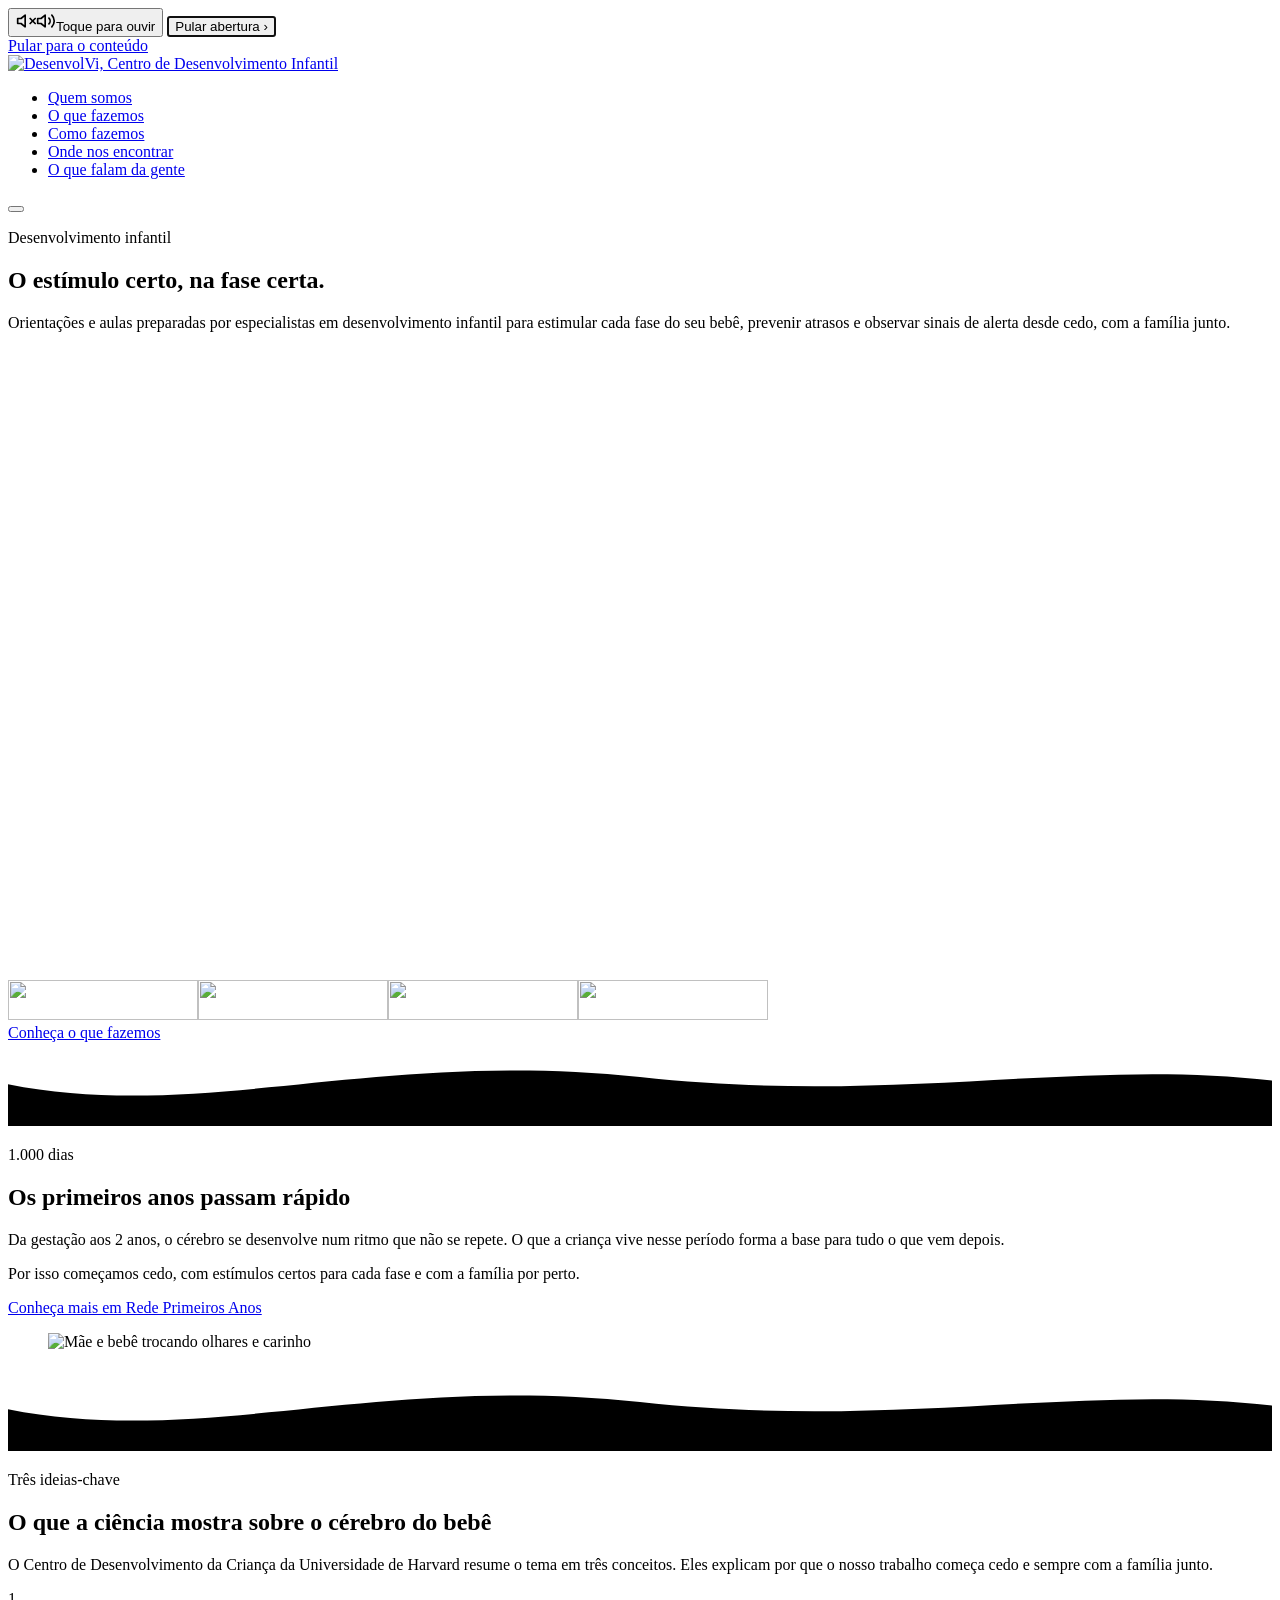
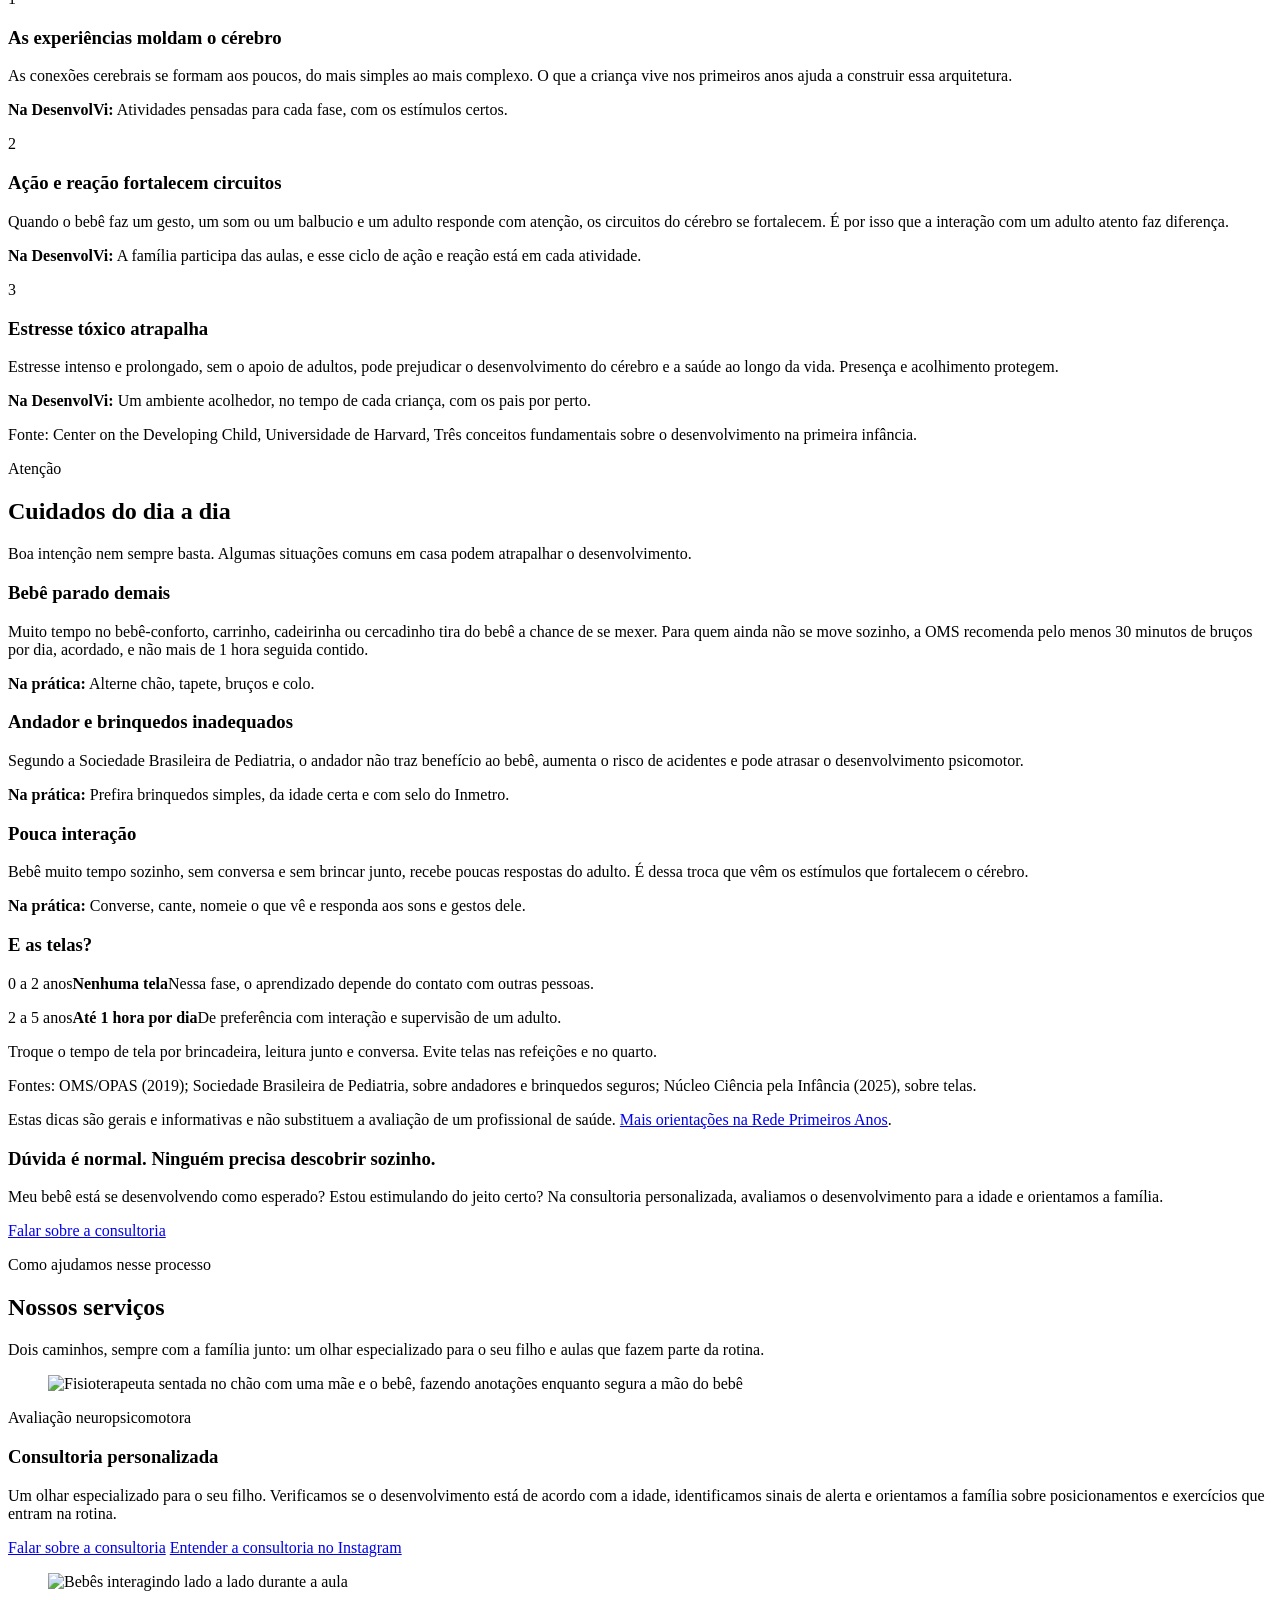
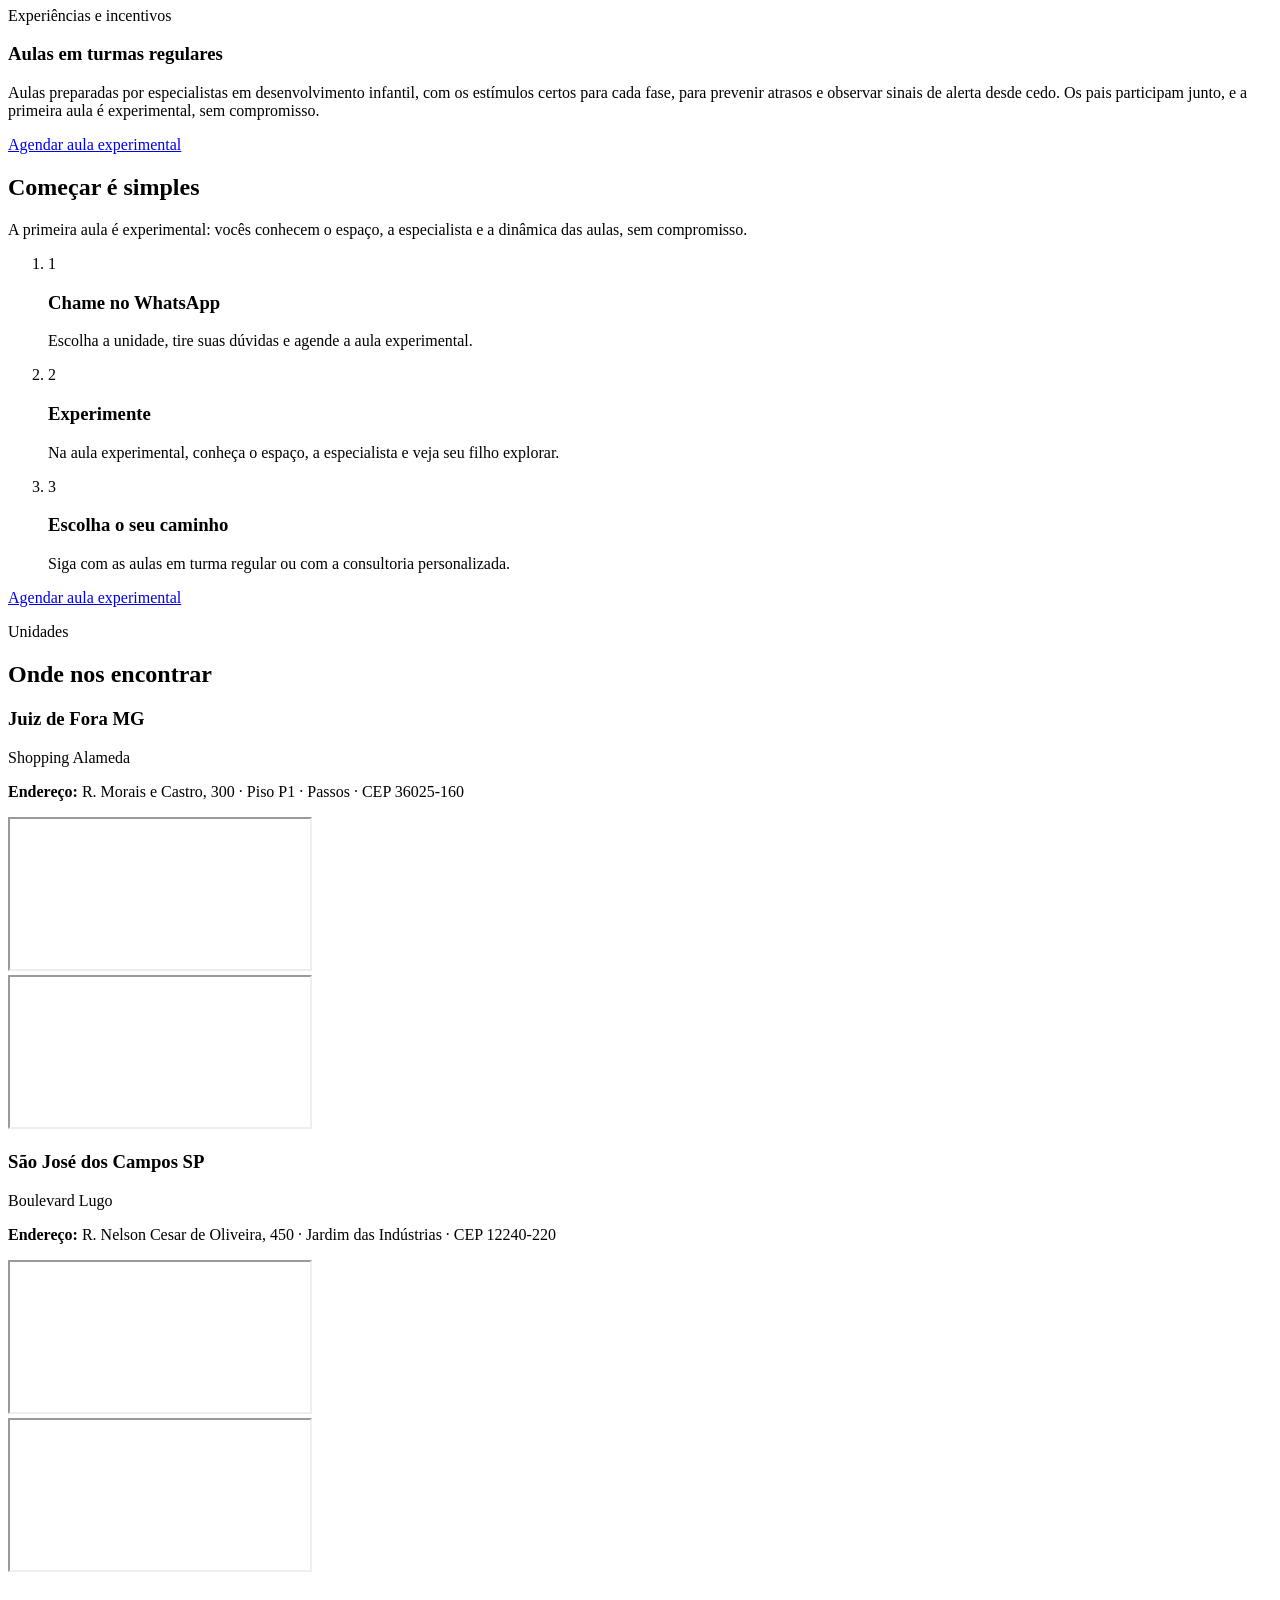
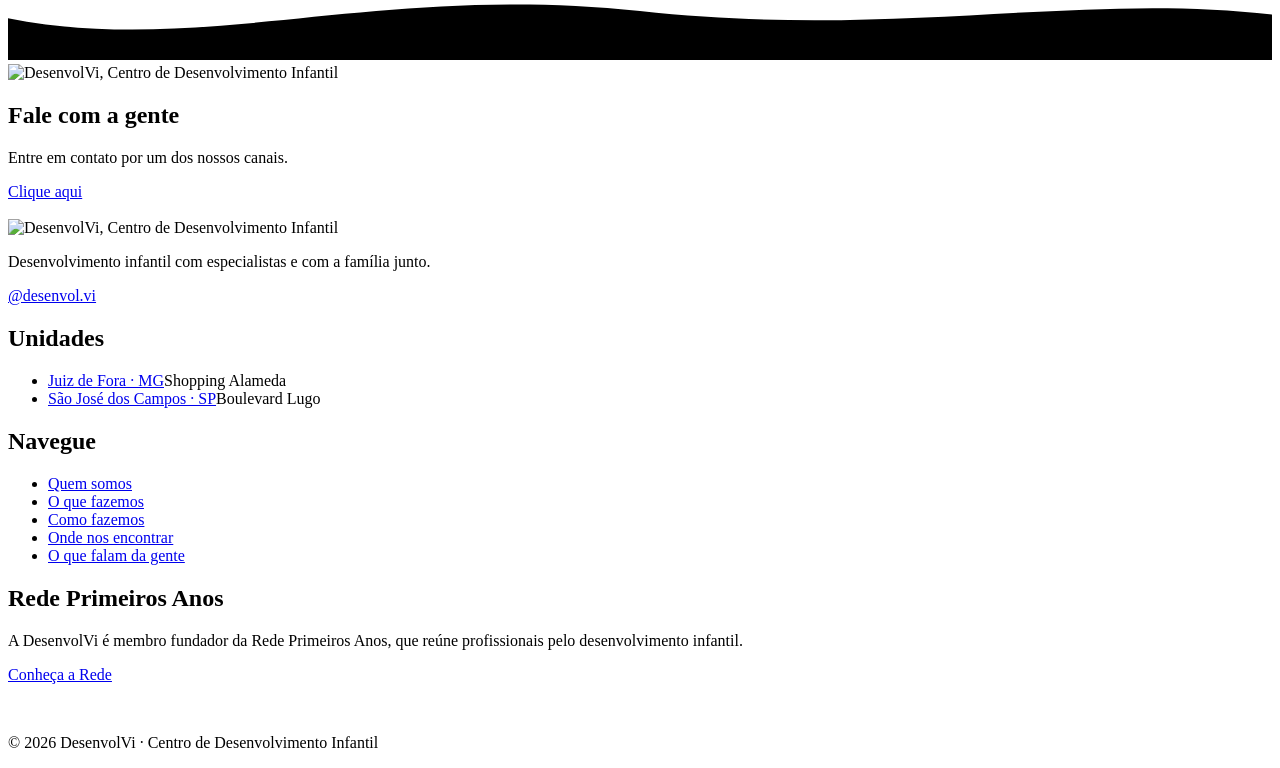
==== index.html @ f46319bb "Prévia: aula experimental por unidade na página de contatos (não publicada) Co-Authored-By: Claude O" ====
<!doctype html>
<html lang="pt-BR">
<head>
<meta charset="utf-8">
<meta name="viewport" content="width=device-width, initial-scale=1">
<title>DesenvolVi · Centro de Desenvolvimento Infantil</title>
<meta name="description" content="A DesenvolVi é um centro de desenvolvimento infantil em Juiz de Fora e São José dos Campos: consultoria personalizada (avaliação neuropsicomotora) e aulas em turmas regulares, com a família junto.">
<meta name="theme-color" content="#9966FF">
<meta property="og:type" content="website">
<meta property="og:locale" content="pt_BR">
<meta property="og:title" content="DesenvolVi · Centro de Desenvolvimento Infantil">
<meta property="og:description" content="A DesenvolVi é um centro de desenvolvimento infantil em Juiz de Fora e São José dos Campos: consultoria personalizada (avaliação neuropsicomotora) e aulas em turmas regulares, com a família junto.">
<meta property="og:image" content="assets/img/icone-app-512.png">
<link rel="icon" href="assets/img/favicon.ico" sizes="any">
<link rel="icon" type="image/png" sizes="32x32" href="assets/img/favicon-32.png">
<link rel="apple-touch-icon" href="assets/img/apple-touch-icon.png">
<link rel="preload" href="assets/fonts/baloo-2-latin-800-normal.woff2" as="font" type="font/woff2" crossorigin>
<link rel="preload" href="assets/fonts/roboto-latin-400-normal.woff2" as="font" type="font/woff2" crossorigin>
<link rel="stylesheet" href="assets/css/style.css?v=6">
<script>(function(){var visto=false;try{visto=sessionStorage.getItem('dv-intro-visto')==='1';}catch(e){}try{if(!visto&&!location.hash&&!(window.matchMedia&&matchMedia('(prefers-reduced-motion: reduce)').matches)){document.documentElement.classList.add('intro-on','intro-lock');}}catch(e){}})();</script>
</head>
<body>
<div class="abertura" id="intro" role="dialog" aria-modal="true" aria-label="Vídeo de abertura">
  <div class="intro-bg" style="background-image:url('assets/video/intro-poster.jpg')"></div>
  <div class="intro-clip" id="intro-clip">
    <video class="intro-video" id="intro-video" muted playsinline preload="auto" poster="assets/video/intro-poster.jpg" aria-label="Vídeo de abertura"></video>
  </div>
  <div class="intro-ctrl">
    <button class="intro-btn" id="intro-som" type="button" aria-pressed="false" aria-label="Ativar o som do vídeo"><svg class="som-off" viewBox="0 0 24 24" width="20" height="20" aria-hidden="true" fill="none" stroke="currentColor" stroke-width="2" stroke-linecap="round" stroke-linejoin="round"><path d="M11 5 6 9H2v6h4l5 4z"/><path d="m23 9-6 6"/><path d="m17 9 6 6"/></svg><svg class="som-on" viewBox="0 0 24 24" width="20" height="20" aria-hidden="true" fill="none" stroke="currentColor" stroke-width="2" stroke-linecap="round" stroke-linejoin="round"><path d="M11 5 6 9H2v6h4l5 4z"/><path d="M15.5 8.5a5 5 0 0 1 0 7"/><path d="M19 5a10 10 0 0 1 0 14"/></svg></button>
    <button class="intro-btn" id="intro-pular" type="button">Pular abertura <span aria-hidden="true">›</span></button>
  </div>
  <noscript><style>.abertura{display:none!important}html{overflow:auto!important}</style></noscript>
</div>
<a class="pular" href="#conteudo">Pular para o conteúdo</a>
<header class="site-header">
  <div class="wrap hd">
    <a class="marca" href="index.html" aria-label="DesenvolVi, Centro de Desenvolvimento Infantil, página inicial"><img src="assets/img/logo-desenvolvi.png" alt="DesenvolVi, Centro de Desenvolvimento Infantil" width="276" height="70"></a>
    <nav class="menu" id="menu" aria-label="Menu principal">
      <ul><li><a href="quem-somos.html">Quem somos</a></li><li><a href="index.html#servicos">O que fazemos</a></li><li><a href="como-fazemos.html">Como fazemos</a></li><li><a href="index.html#unidades">Onde nos encontrar</a></li><li><a href="o-que-falam.html">O que falam da gente</a></li></ul>
      <a class="lnk-app" href="#" data-app hidden>Entrar no app</a>
    </nav>
    <div class="hd-acoes">
      <button class="menu-toggle" id="menu-toggle" type="button" aria-controls="menu" aria-expanded="false" aria-label="Abrir menu"><span></span><span></span><span></span></button>
    </div>
  </div>
</header>

<main id="conteudo">
  <section class="hero lilas">
    <span class="decor" aria-hidden="true"><span class="bolha b1"></span><span class="bolha b2"></span><span class="bolha b4"></span></span>
    <div class="wrap hero-in">
      <div class="ht-text">
        <p class="sobre">Desenvolvimento infantil</p>
        <h1 class="display">O estímulo certo, na fase certa.</h1>
        <p class="lead">Orientações e aulas preparadas por especialistas em desenvolvimento infantil para estimular cada fase do seu bebê, prevenir atrasos e observar sinais de alerta desde cedo, com a família junto.</p>
      </div>
      <div class="ht-art">
        <div class="ht-frame" data-foto="hero"></div>
        <img class="pill p1" src="assets/img/pilulas/explorar.svg" alt="" width="190" height="40"><img class="pill p2" src="assets/img/pilulas/aprender.svg" alt="" width="190" height="40"><img class="pill p3" src="assets/img/pilulas/incentivar.svg" alt="" width="190" height="40"><img class="pill p4" src="assets/img/pilulas/desenvolver.svg" alt="" width="190" height="40">
      </div>
      <div class="acoes">
        <a class="btn btn-claro" href="#servicos" data-evento="cta_hero">Conheça o que fazemos</a>
      </div>
    </div>
    <svg class="onda o-escuro onda-base" viewBox="0 0 1440 96" preserveAspectRatio="none" aria-hidden="true" focusable="false"><path d="M0,48 C220,92 420,8 720,40 C1010,72 1220,18 1440,44 L1440,96 L0,96 Z" fill="currentColor"/></svg>
  </section>

  <section class="escuro">
    <div class="wrap duas secao-in">
      <div>
        <p class="numero"><span>1.000</span> dias</p>
        <h2>Os primeiros anos passam rápido</h2>
        <p>Da gestação aos 2 anos, o cérebro se desenvolve num ritmo que não se repete. O que a criança vive nesse período forma a base para tudo o que vem depois.</p>
        <p>Por isso começamos cedo, com estímulos certos para cada fase e com a família por perto.</p>
        <p><a class="lnk" href="#" data-rede>Conheça mais em Rede Primeiros Anos</a></p>
      </div>
      <figure class="foto-red anel" data-foto="afetivo"></figure>
    </div>
    <svg class="onda o-branco onda-base" viewBox="0 0 1440 96" preserveAspectRatio="none" aria-hidden="true" focusable="false"><path d="M0,48 C220,92 420,8 720,40 C1010,72 1220,18 1440,44 L1440,96 L0,96 Z" fill="currentColor"/></svg>
  </section>

  <section class="secao" id="ciencia">
    <div class="wrap">
      <p class="sobre">Três ideias-chave</p>
      <h2>O que a ciência mostra sobre o cérebro do bebê</h2>
      <p class="intro-sec">O Centro de Desenvolvimento da Criança da Universidade de Harvard resume o tema em três conceitos. Eles explicam por que o nosso trabalho começa cedo e sempre com a família junto.</p>
      <div class="grade g3 ideias"><article class="cartao ideia"><span class="n" aria-hidden="true">1</span><h3>As experiências moldam o cérebro</h3><p>As conexões cerebrais se formam aos poucos, do mais simples ao mais complexo. O que a criança vive nos primeiros anos ajuda a construir essa arquitetura.</p><p class="ideia-dv"><strong>Na DesenvolVi:</strong> Atividades pensadas para cada fase, com os estímulos certos.</p></article><article class="cartao ideia"><span class="n" aria-hidden="true">2</span><h3>Ação e reação fortalecem circuitos</h3><p>Quando o bebê faz um gesto, um som ou um balbucio e um adulto responde com atenção, os circuitos do cérebro se fortalecem. É por isso que a interação com um adulto atento faz diferença.</p><p class="ideia-dv"><strong>Na DesenvolVi:</strong> A família participa das aulas, e esse ciclo de ação e reação está em cada atividade.</p></article><article class="cartao ideia"><span class="n" aria-hidden="true">3</span><h3>Estresse tóxico atrapalha</h3><p>Estresse intenso e prolongado, sem o apoio de adultos, pode prejudicar o desenvolvimento do cérebro e a saúde ao longo da vida. Presença e acolhimento protegem.</p><p class="ideia-dv"><strong>Na DesenvolVi:</strong> Um ambiente acolhedor, no tempo de cada criança, com os pais por perto.</p></article></div>
      <p class="fonte">Fonte: Center on the Developing Child, Universidade de Harvard, Três conceitos fundamentais sobre o desenvolvimento na primeira infância.</p>
    </div>
  </section>

  <section class="secao suave" id="cuidados">
    <div class="wrap">
      <p class="sobre sobre-alerta">Atenção</p>
      <h2>Cuidados do dia a dia</h2>
      <p class="intro-sec">Boa intenção nem sempre basta. Algumas situações comuns em casa podem atrapalhar o desenvolvimento.</p>
      <div class="grade g3 cuidados"><article class="cartao cuidado"><h3>Bebê parado demais</h3><p>Muito tempo no bebê-conforto, carrinho, cadeirinha ou cercadinho tira do bebê a chance de se mexer. Para quem ainda não se move sozinho, a OMS recomenda pelo menos 30 minutos de bruços por dia, acordado, e não mais de 1 hora seguida contido.</p><p class="na-pratica"><strong>Na prática:</strong> Alterne chão, tapete, bruços e colo.</p></article><article class="cartao cuidado"><h3>Andador e brinquedos inadequados</h3><p>Segundo a Sociedade Brasileira de Pediatria, o andador não traz benefício ao bebê, aumenta o risco de acidentes e pode atrasar o desenvolvimento psicomotor.</p><p class="na-pratica"><strong>Na prática:</strong> Prefira brinquedos simples, da idade certa e com selo do Inmetro.</p></article><article class="cartao cuidado"><h3>Pouca interação</h3><p>Bebê muito tempo sozinho, sem conversa e sem brincar junto, recebe poucas respostas do adulto. É dessa troca que vêm os estímulos que fortalecem o cérebro.</p><p class="na-pratica"><strong>Na prática:</strong> Converse, cante, nomeie o que vê e responda aos sons e gestos dele.</p></article></div>
      <div class="telas">
        <h3>E as telas?</h3>
        <div class="telas-faixas">
          <p><span class="idade">0 a 2 anos</span><strong>Nenhuma tela</strong>Nessa fase, o aprendizado depende do contato com outras pessoas.</p>
          <p><span class="idade">2 a 5 anos</span><strong>Até 1 hora por dia</strong>De preferência com interação e supervisão de um adulto.</p>
        </div>
        <p class="telas-nota">Troque o tempo de tela por brincadeira, leitura junto e conversa. Evite telas nas refeições e no quarto.</p>
      </div>
      <p class="fonte">Fontes: OMS/OPAS (2019); Sociedade Brasileira de Pediatria, sobre andadores e brinquedos seguros; Núcleo Ciência pela Infância (2025), sobre telas.</p>
      <p class="fonte fonte-aviso">Estas dicas são gerais e informativas e não substituem a avaliação de um profissional de saúde. <a href="#" data-rede>Mais orientações na Rede Primeiros Anos</a>.</p>
      <div class="cartao gancho">
        <div>
          <h3>Dúvida é normal. Ninguém precisa descobrir sozinho.</h3>
          <p>Meu bebê está se desenvolvendo como esperado? Estou estimulando do jeito certo? Na consultoria personalizada, avaliamos o desenvolvimento para a idade e orientamos a família.</p>
        </div>
        <a class="btn btn-primary" href="index.html#unidades" data-agendar="avaliacao" data-evento="gancho_cuidados">Falar sobre a consultoria</a>
      </div>
    </div>
  </section>

  <section class="secao" id="servicos">
    <div class="wrap">
      <p class="sobre">Como ajudamos nesse processo</p>
      <h2>Nossos serviços</h2>
      <p class="intro-sec">Dois caminhos, sempre com a família junto: um olhar especializado para o seu filho e aulas que fazem parte da rotina.</p>
      <div class="grade g2 servicos">
        <article class="cartao servico">
          <figure class="sv-foto" data-foto="consultoria"></figure>
          <p class="tag">Avaliação neuropsicomotora</p>
          <h3>Consultoria personalizada</h3>
          <p>Um olhar especializado para o seu filho. Verificamos se o desenvolvimento está de acordo com a idade, identificamos sinais de alerta e orientamos a família sobre posicionamentos e exercícios que entram na rotina.</p>
          <div class="sv-acoes">
            <a class="btn btn-sec" href="index.html#unidades" data-agendar="avaliacao" data-evento="cta_consultoria">Falar sobre a consultoria</a>
            <a class="lnk" href="#" data-consultoria>Entender a consultoria no Instagram</a>
          </div>
        </article>
        <article class="cartao servico">
          <figure class="sv-foto" data-foto="social"></figure>
          <p class="tag">Experiências e incentivos</p>
          <h3>Aulas em turmas regulares</h3>
          <p>Aulas preparadas por especialistas em desenvolvimento infantil, com os estímulos certos para cada fase, para prevenir atrasos e observar sinais de alerta desde cedo. Os pais participam junto, e a primeira aula é experimental, sem compromisso.</p>
          <div class="sv-acoes">
            <a class="btn btn-primary" href="index.html#unidades" data-agendar="experimental" data-evento="cta_turmas">Agendar aula experimental</a>
          </div>
        </article>
      </div>
    </div>
  </section>

  <section class="secao suave" id="comecar">
    <div class="wrap">
      <h2>Começar é simples</h2>
      <p class="intro-sec">A primeira aula é experimental: vocês conhecem o espaço, a especialista e a dinâmica das aulas, sem compromisso.</p>
      <ol class="passos cores">
        <li><span class="n" aria-hidden="true">1</span><h3>Chame no WhatsApp</h3><p>Escolha a unidade, tire suas dúvidas e agende a aula experimental.</p></li>
        <li><span class="n" aria-hidden="true">2</span><h3>Experimente</h3><p>Na aula experimental, conheça o espaço, a especialista e veja seu filho explorar.</p></li>
        <li><span class="n" aria-hidden="true">3</span><h3>Escolha o seu caminho</h3><p>Siga com as aulas em turma regular ou com a consultoria personalizada.</p></li>
      </ol>
      <p class="sec-acao"><a class="btn btn-primary" href="index.html#unidades" data-agendar="experimental" data-evento="cta_comecar">Agendar aula experimental</a></p>
    </div>
  </section>

  <section class="secao" id="unidades">
    <div class="wrap">
      <p class="sobre">Unidades</p>
      <h2>Onde nos encontrar</h2>
      <div class="grade g2" data-unidades="mapas"></div>
    </div>
  </section>

  <section class="cta-final lilas">
    <svg class="onda o-lilas onda-topo" viewBox="0 0 1440 96" preserveAspectRatio="none" aria-hidden="true" focusable="false"><path d="M0,48 C220,92 420,8 720,40 C1010,72 1220,18 1440,44 L1440,96 L0,96 Z" fill="currentColor"/></svg>
    <span class="decor" aria-hidden="true"><span class="bolha b3"></span></span>
    <div class="wrap cta-in">
      <span class="logo-3d cta-logo"><img src="assets/img/logo-icone.png" alt="DesenvolVi, Centro de Desenvolvimento Infantil" width="256" height="256" loading="lazy"></span>
      <div>
        <h2>Fale com a gente</h2>
        <p>Entre em contato por um dos nossos canais.</p>
        <a class="btn btn-claro" href="contato.html" aria-label="Clique aqui para ver todos os nossos canais de contato" data-evento="cta_final">Clique aqui</a>
      </div>
      <img class="faixa cta-faixa" src="assets/img/faixa.svg" alt="" width="200" height="12">
    </div>
  </section>
</main>

<footer class="site-footer">
  <div class="wrap ft">
    <div class="ft-marca">
      <img src="assets/img/logo-desenvolvi-escuro.png" alt="DesenvolVi, Centro de Desenvolvimento Infantil" width="276" height="70" loading="lazy">
      <p>Desenvolvimento infantil com especialistas e com a família junto.</p>
      <p><a href="#" data-instagram data-usuario>Instagram</a></p>
    </div>
    <div>
      <h2 class="ft-tit">Unidades</h2>
      <ul class="ft-lista" data-unidades="rodape"></ul>
    </div>
    <div>
      <h2 class="ft-tit">Navegue</h2>
      <ul class="ft-lista"><li><a href="quem-somos.html">Quem somos</a></li><li><a href="index.html#servicos">O que fazemos</a></li><li><a href="como-fazemos.html">Como fazemos</a></li><li><a href="index.html#unidades">Onde nos encontrar</a></li><li><a href="o-que-falam.html">O que falam da gente</a></li></ul>
      <p><a href="#" data-app hidden>Entrar no app</a></p>
    </div>
    <div class="ft-rede">
      <h2 class="ft-tit">Rede Primeiros Anos</h2>
      <p>A DesenvolVi é membro fundador da Rede Primeiros Anos, que reúne profissionais pelo desenvolvimento infantil.</p>
      <p><a href="#" data-rede>Conheça a Rede</a></p>
    </div>
  </div>
  <div class="wrap ft-base">
    <img class="faixa" src="assets/img/faixa.svg" alt="" width="200" height="12">
    <p>© <span id="ano">2026</span> DesenvolVi · Centro de Desenvolvimento Infantil</p>
  </div>
</footer>

<dialog class="dlg" id="dlg-agendar" aria-labelledby="dlg-tit">
  <div class="dlg-caixa">
    <button class="dlg-fechar" type="button" data-fechar aria-label="Fechar">×</button>
    <h2 id="dlg-tit">Escolha a unidade</h2>
    <p>A conversa continua pelo WhatsApp.</p>
    <ul class="dlg-lista" id="dlg-unidades"></ul>
  </div>
</dialog>

<script src="assets/js/config.js?v=6"></script>
<script src="assets/js/app.js?v=6"></script>
</body>
</html>
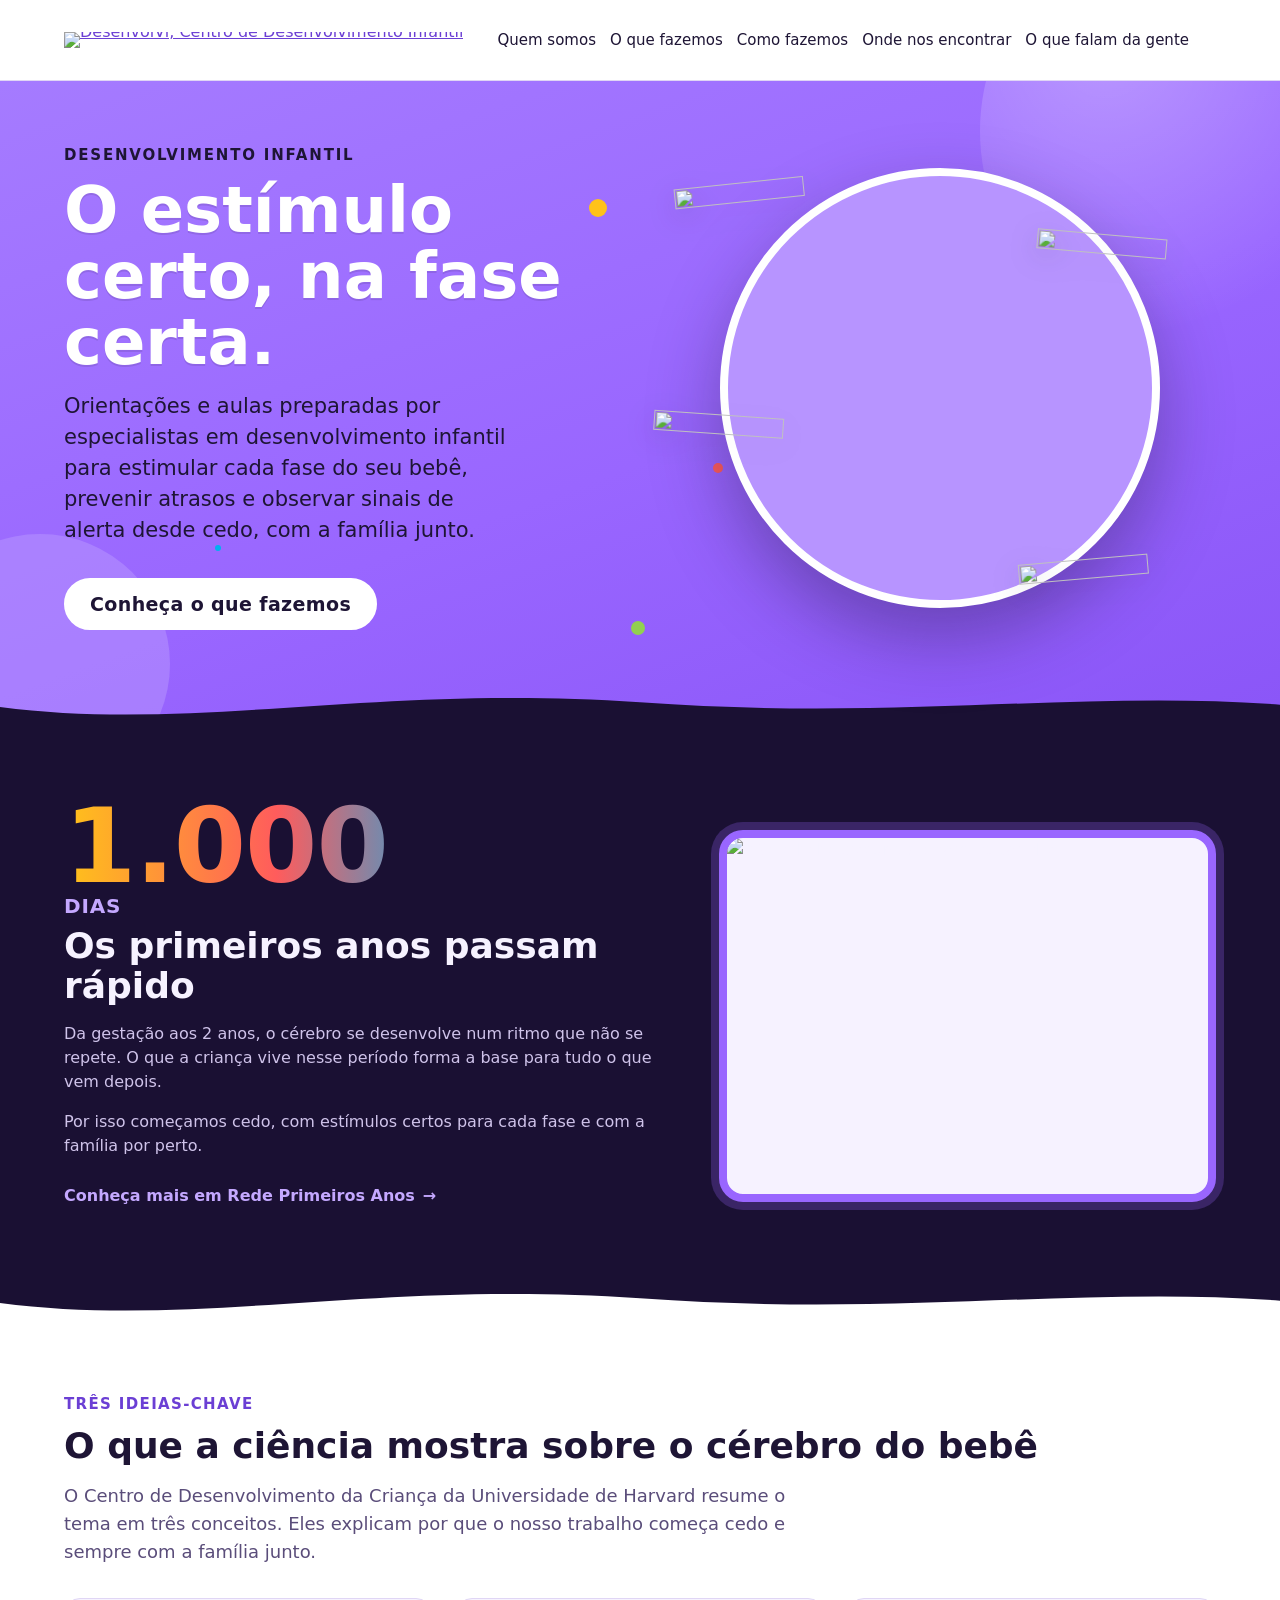
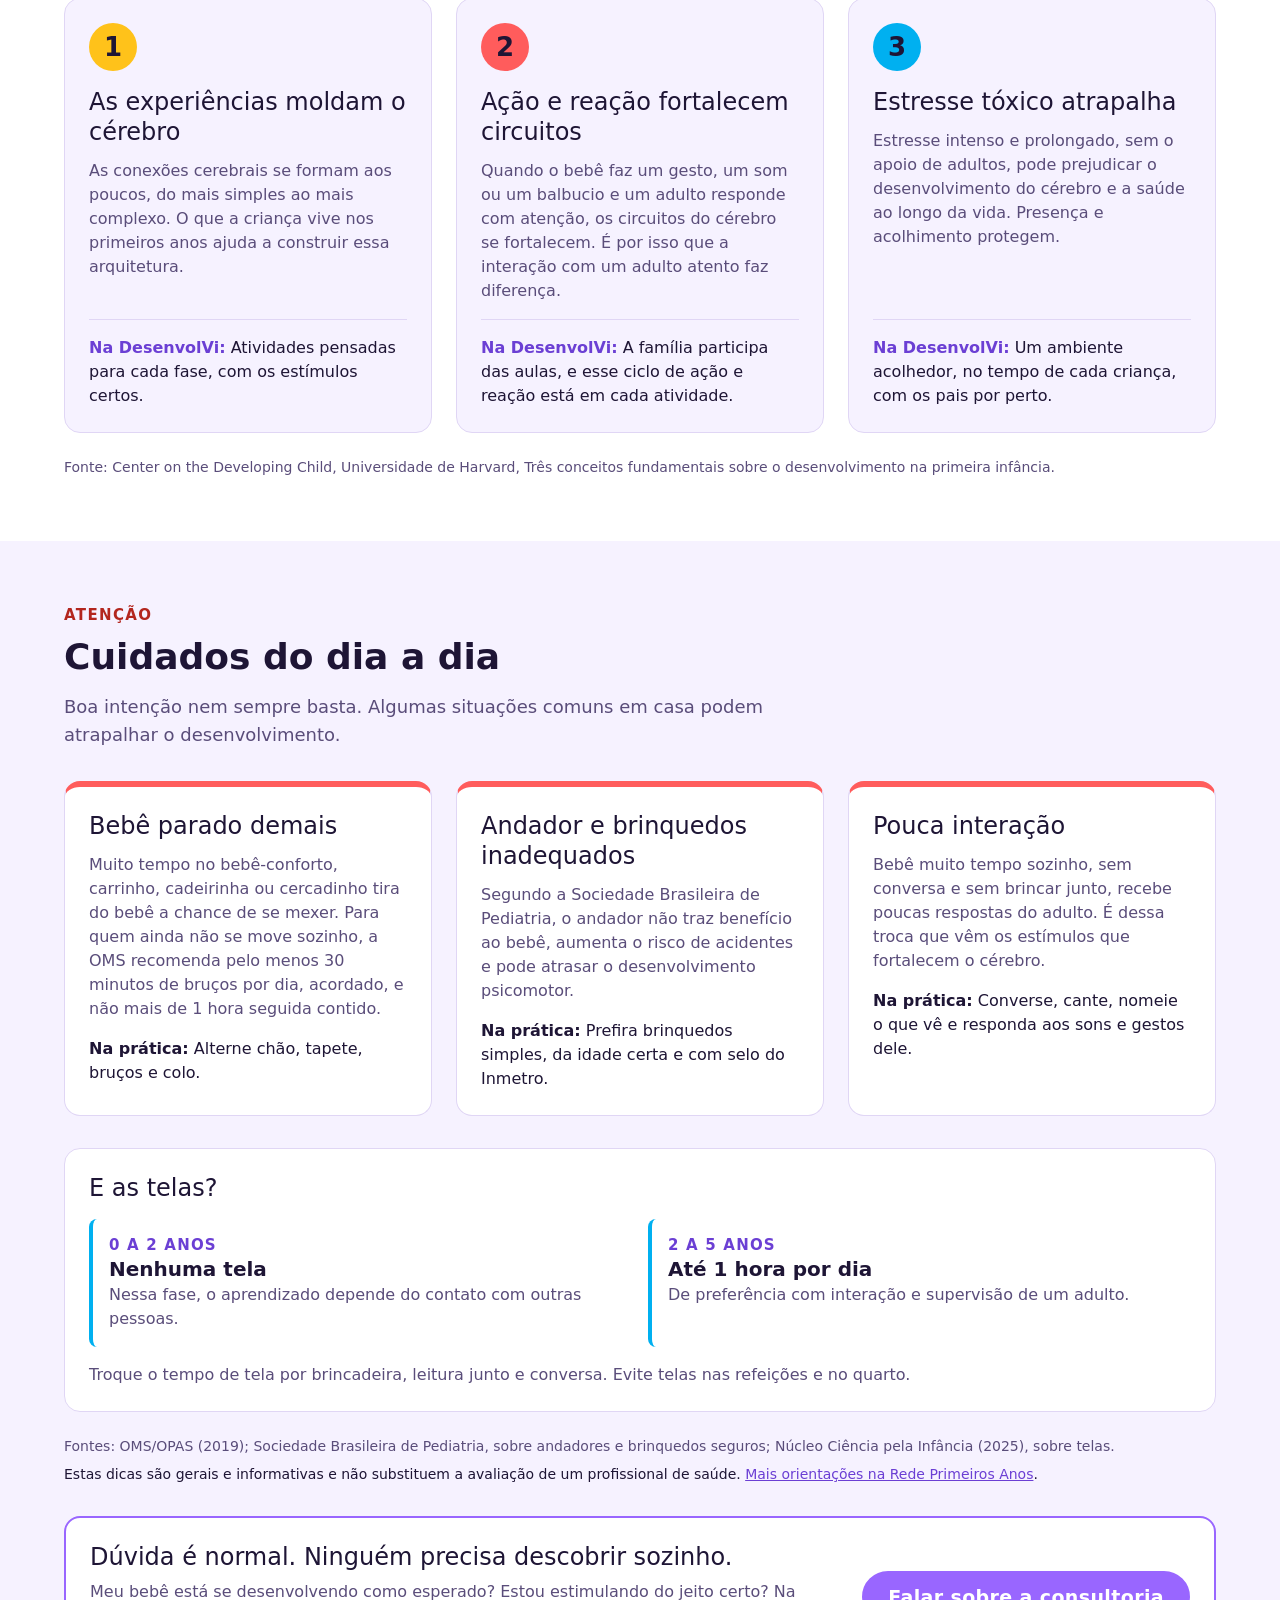
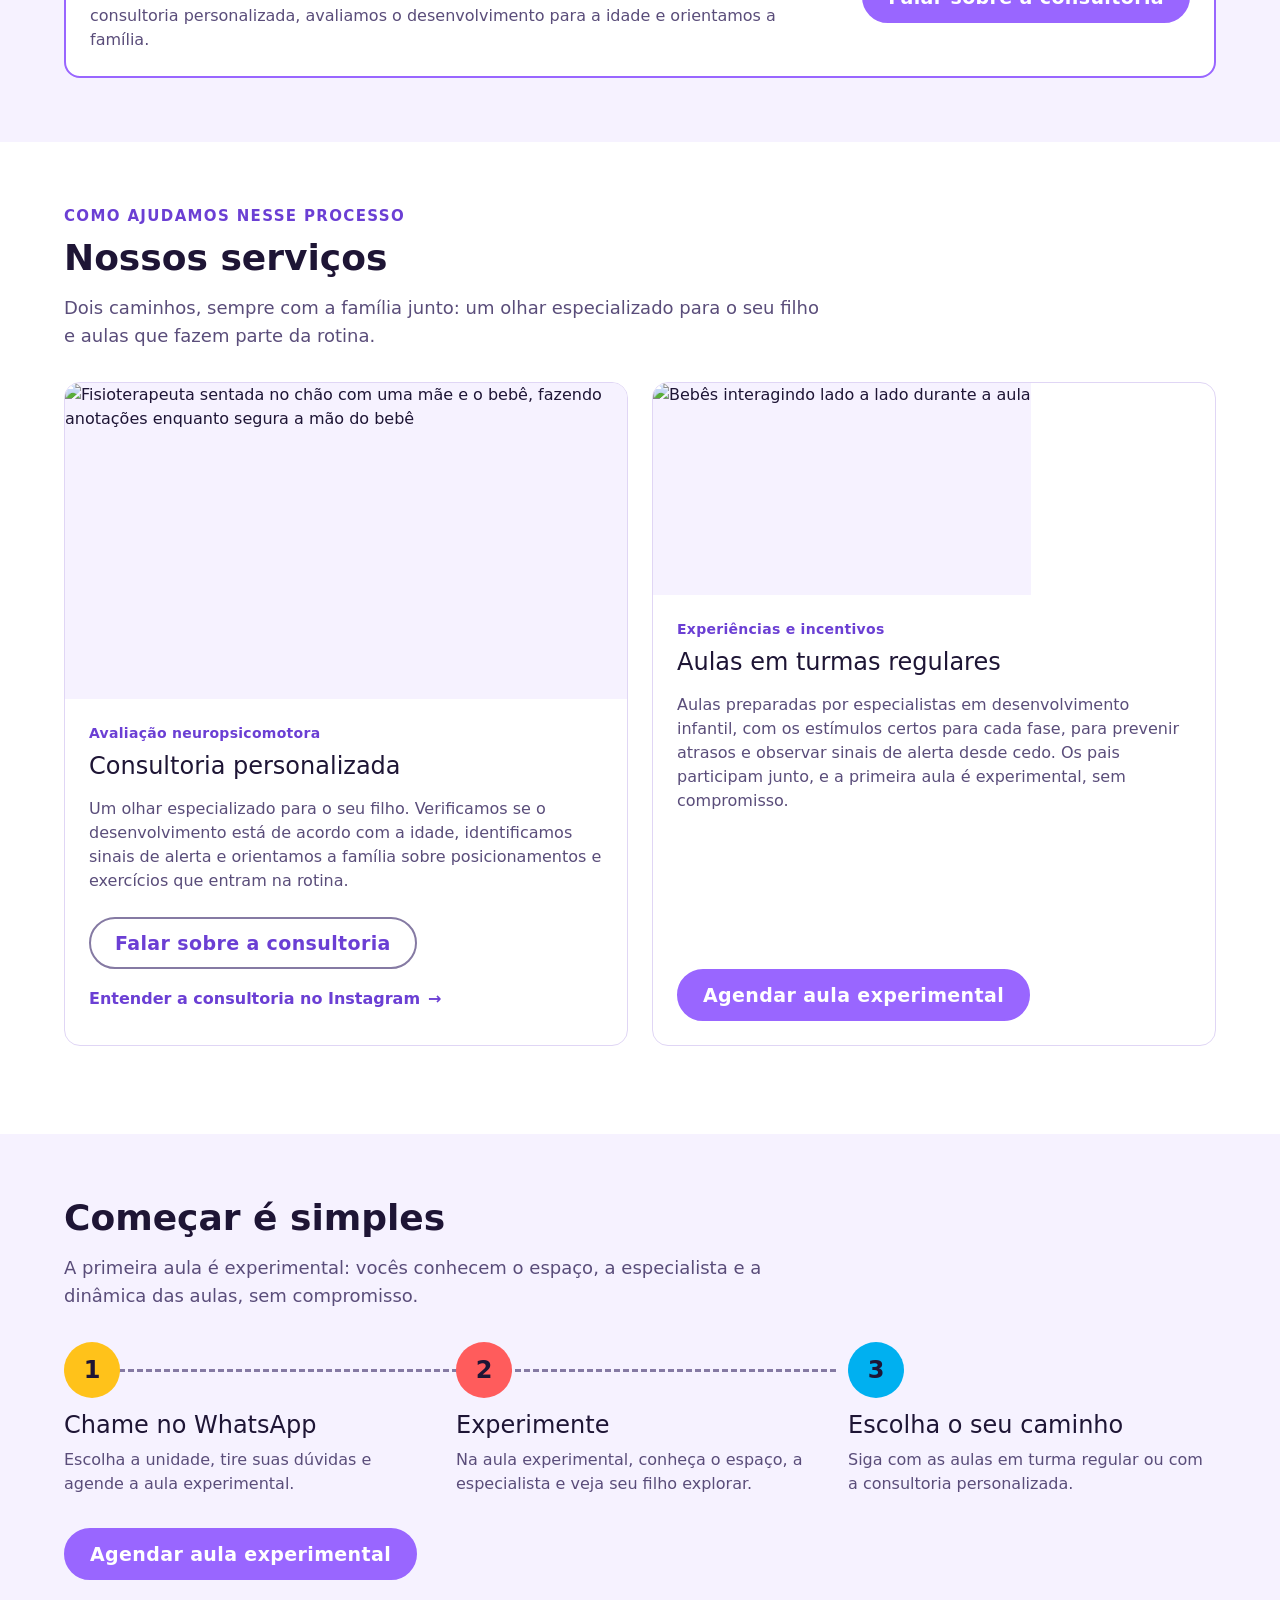
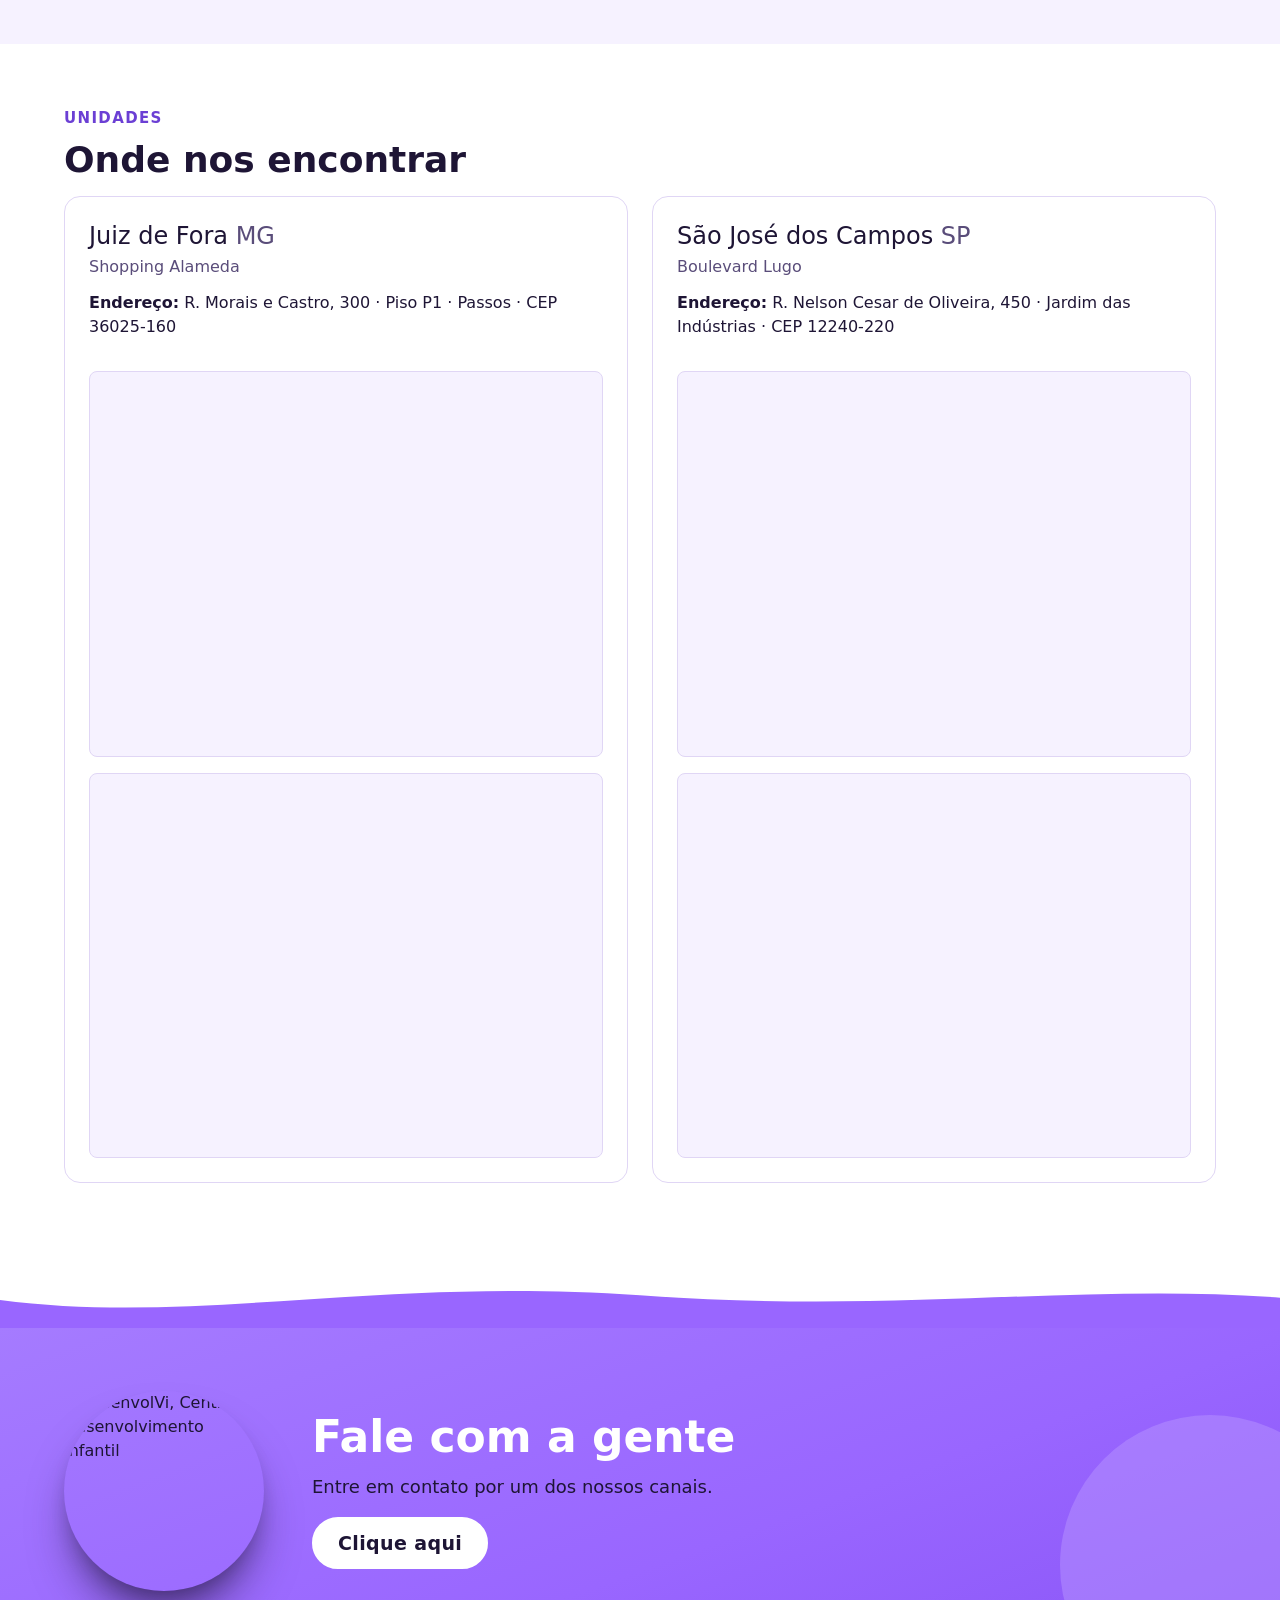
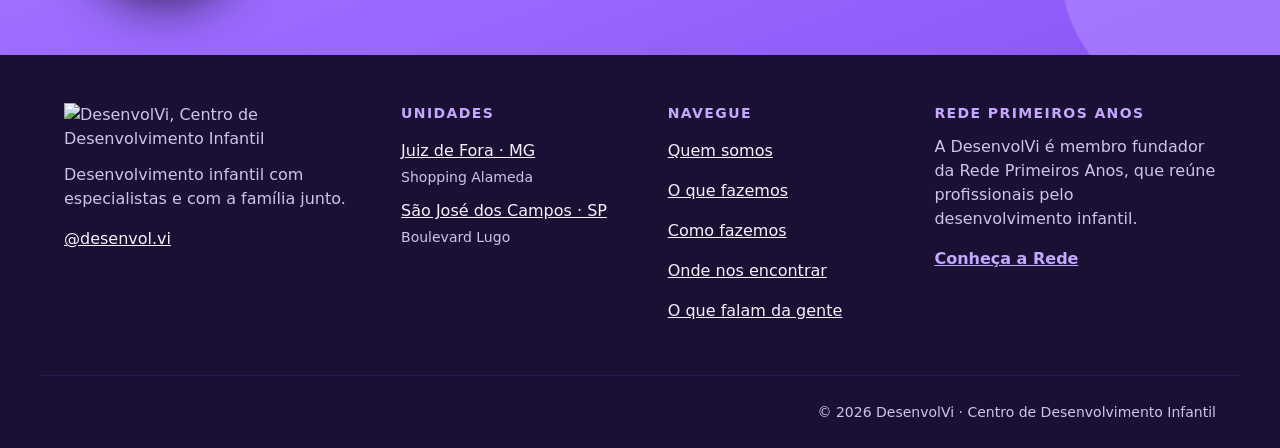
==== commit 82aa9616: "Celular: bordas da tela (área da câmera e barra de baixo) na cor lilás Faixas fixas nas bordas para " ====
--- a/index.html
+++ b/index.html
@@ -2,7 +2,7 @@
 <html lang="pt-BR">
 <head>
 <meta charset="utf-8">
-<meta name="viewport" content="width=device-width, initial-scale=1">
+<meta name="viewport" content="width=device-width, initial-scale=1, viewport-fit=cover">
 <title>DesenvolVi · Centro de Desenvolvimento Infantil</title>
 <meta name="description" content="A DesenvolVi é um centro de desenvolvimento infantil em Juiz de Fora e São José dos Campos: consultoria personalizada (avaliação neuropsicomotora) e aulas em turmas regulares, com a família junto.">
 <meta name="theme-color" content="#9966FF">
@@ -16,10 +16,11 @@
 <link rel="apple-touch-icon" href="assets/img/apple-touch-icon.png">
 <link rel="preload" href="assets/fonts/baloo-2-latin-800-normal.woff2" as="font" type="font/woff2" crossorigin>
 <link rel="preload" href="assets/fonts/roboto-latin-400-normal.woff2" as="font" type="font/woff2" crossorigin>
-<link rel="stylesheet" href="assets/css/style.css?v=6">
+<link rel="stylesheet" href="assets/css/style.css?v=7">
 <script>(function(){var visto=false;try{visto=sessionStorage.getItem('dv-intro-visto')==='1';}catch(e){}try{if(!visto&&!location.hash&&!(window.matchMedia&&matchMedia('(prefers-reduced-motion: reduce)').matches)){document.documentElement.classList.add('intro-on','intro-lock');}}catch(e){}})();</script>
 </head>
 <body>
+<div class="borda-cel topo" aria-hidden="true"></div><div class="borda-cel base" aria-hidden="true"></div>
 <div class="abertura" id="intro" role="dialog" aria-modal="true" aria-label="Vídeo de abertura">
   <div class="intro-bg" style="background-image:url('assets/video/intro-poster.jpg')"></div>
   <div class="intro-clip" id="intro-clip">
@@ -217,7 +218,7 @@
   </div>
 </dialog>
 
-<script src="assets/js/config.js?v=6"></script>
-<script src="assets/js/app.js?v=6"></script>
+<script src="assets/js/config.js?v=7"></script>
+<script src="assets/js/app.js?v=7"></script>
 </body>
 </html>
--- a/assets/css/style.css
+++ b/assets/css/style.css
@@ -0,0 +1,643 @@
+/* DesenvolVi — site público
+   Cores, tipografia, espaços e componentes do Design System DesenvolVi v2.2 (tokens.json). */
+
+/* Fontes na própria pasta do site (assets/fonts, licença OFL): funcionam em qualquer sistema,
+   sem depender do Google Fonts. Roboto no texto; Baloo 2 nos títulos e na frase de abertura;
+   Fredoka nos subtítulos (textos pequenos acima dos títulos) e no texto logo abaixo do título de cada página. */
+@font-face{font-family:"Roboto";src:url(../fonts/roboto-latin-400-normal.woff2) format("woff2");font-weight:400;font-style:normal;font-display:swap}
+@font-face{font-family:"Roboto";src:url(../fonts/roboto-latin-500-normal.woff2) format("woff2");font-weight:500;font-style:normal;font-display:swap}
+@font-face{font-family:"Roboto";src:url(../fonts/roboto-latin-700-normal.woff2) format("woff2");font-weight:700;font-style:normal;font-display:swap}
+@font-face{font-family:"Baloo 2";src:url(../fonts/baloo-2-latin-700-normal.woff2) format("woff2");font-weight:700;font-style:normal;font-display:swap}
+@font-face{font-family:"Baloo 2";src:url(../fonts/baloo-2-latin-800-normal.woff2) format("woff2");font-weight:800;font-style:normal;font-display:swap}
+@font-face{font-family:"Fredoka";src:url(../fonts/fredoka-latin-500-normal.woff2) format("woff2");font-weight:500;font-style:normal;font-display:swap}
+@font-face{font-family:"Fredoka";src:url(../fonts/fredoka-latin-600-normal.woff2) format("woff2");font-weight:600;font-style:normal;font-display:swap}
+
+:root{
+  --brand:#9966FF; --brand-text:#6B3FD4; --on-brand:#1E1535;
+  --action:#9966FF; --action-hover:#8A52F5; --action-active:#7A42E8; --on-action:#FFFFFF;
+  --surface:#FFFFFF; --surface-soft:#F6F2FF; --surface-brand:#9966FF; --on-surface-brand:#1E1535;
+  --ink:#1E1535; --ink-muted:#5A4D7A; --line:#E0D6F5; --line-strong:#857AA3; --focus:#6B3FD4;
+  --explorar:#FFC21A; --aprender:#FF5C5C; --incentivar:#00B0F0; --desenvolver:#92D050; --on-pilula:#1E1535;
+  --success:#1B6B3A; --danger:#B3261E;
+  --space-1:4px; --space-2:8px; --space-3:12px; --space-4:16px; --space-5:24px; --space-6:32px; --space-7:48px; --space-8:64px;
+  --radius-sm:8px; --radius-md:16px; --radius-lg:24px; --radius-pill:999px;
+  --shadow-card:0 2px 10px 0 rgba(153,102,255,.20);
+  --touch-min:44px; --content-max:1200px;
+  --font:"Roboto",system-ui,-apple-system,"Segoe UI",sans-serif;
+  --titulo:"Baloo 2","Roboto",system-ui,-apple-system,"Segoe UI",sans-serif;
+  --subtitulo:"Fredoka","Roboto",system-ui,-apple-system,"Segoe UI",sans-serif;
+  --dur-fast:120ms; --dur-base:200ms; --dur-slow:320ms; --ease:cubic-bezier(.2,0,0,1);
+  --z-sticky:100; --z-nav:200; --z-modal:400;
+  --hh:96px;
+}
+*,*::before,*::after{box-sizing:border-box}
+[hidden]{display:none!important}
+html{scroll-behavior:smooth;scroll-padding-top:calc(var(--hh) + 16px);-webkit-text-size-adjust:100%}
+body{margin:0;background:var(--surface);color:var(--ink);font-family:var(--font);font-size:16px;line-height:24px;font-weight:400}
+img{max-width:100%;height:auto}
+a{color:var(--brand-text)}
+a:hover{color:var(--ink)}
+:where(a,button,summary,input,select,textarea,[tabindex]):focus-visible{outline:3px solid var(--focus);outline-offset:2px}
+h1,h2,h3{font-family:var(--font);color:var(--ink);margin:0 0 var(--space-4)}
+h1,.h1{font-size:44px;line-height:48px;font-weight:800}
+.display{font-size:64px;line-height:66px;font-weight:800}
+h2,.h2{font-size:36px;line-height:40px;font-weight:800}
+h3,.h3{font-size:24px;line-height:30px;font-weight:500}
+/* títulos em Baloo 2 (h3 e textos seguem em Roboto) */
+h1,h2,.h1,.h2,.display{font-family:var(--titulo)}
+h2.h3{font-family:var(--titulo);font-weight:700;font-size:26px;line-height:30px}
+p{margin:0 0 var(--space-4)}
+.lead{font-size:18px;line-height:28px;color:var(--ink-muted);max-width:62ch}
+.sr{position:absolute;width:1px;height:1px;overflow:hidden;clip:rect(0 0 0 0);white-space:nowrap}
+.wrap{width:100%;max-width:var(--content-max);margin:0 auto;padding:0 var(--space-5)}
+.pular{position:absolute;left:var(--space-4);top:-60px;z-index:999;background:var(--ink);color:#fff;padding:var(--space-2) var(--space-4);border-radius:var(--radius-sm)}
+.pular:focus{top:var(--space-2);color:#fff}
+.ic{flex:none}
+
+/* ---------- botões ---------- */
+.btn{display:inline-flex;align-items:center;justify-content:center;gap:var(--space-2);min-height:var(--touch-min);min-width:var(--touch-min);padding:var(--space-3) var(--space-5);border:2px solid var(--action);border-radius:var(--radius-pill);background:var(--action);color:var(--on-action);font:700 19px/24px var(--font);letter-spacing:.02em;text-decoration:none;cursor:pointer;transition:background-color var(--dur-fast) var(--ease),border-color var(--dur-fast) var(--ease),color var(--dur-fast) var(--ease)}
+.btn-primary:hover{background:var(--action-hover);border-color:var(--action-hover);color:var(--on-action)}
+.btn-primary:active{background:var(--action-active);border-color:var(--action-active)}
+.btn-sec{background:transparent;border-color:var(--line-strong);color:var(--brand-text)}
+.btn-sec:hover{background:var(--action-hover);border-color:var(--action-hover);color:var(--on-action)}
+.lnk{display:inline-flex;align-items:center;min-height:var(--touch-min);font-weight:700;color:var(--brand-text);text-decoration:none}
+.lnk::after{content:"→";margin-left:var(--space-2);transition:transform var(--dur-fast) var(--ease)}
+.lnk:hover::after{transform:translateX(3px)}
+
+/* ---------- pílulas (componente do Design System) ---------- */
+.pilula{display:inline-block;font:700 14px/20px var(--font);letter-spacing:.1em;text-transform:uppercase;color:var(--on-pilula);padding:var(--space-2) var(--space-5);border-radius:var(--radius-pill)}
+.pl-explorar{background:var(--explorar)}.pl-aprender{background:var(--aprender)}.pl-incentivar{background:var(--incentivar)}.pl-desenvolver{background:var(--desenvolver)}
+
+/* ---------- cartões e grades ---------- */
+.cartao{background:var(--surface-soft);border:1px solid var(--line);border-radius:var(--radius-md);padding:var(--space-5)}
+.suave .cartao{background:var(--surface)}
+.grade{display:grid;gap:var(--space-5);list-style:none;margin:0 0 var(--space-5);padding:0}
+.g2{grid-template-columns:repeat(2,minmax(0,1fr))}
+.g3{grid-template-columns:repeat(3,minmax(0,1fr))}
+.g4{grid-template-columns:repeat(4,minmax(0,1fr))}
+.aviso{color:var(--ink-muted);background:var(--surface-soft);border:1px dashed var(--line-strong);border-radius:var(--radius-md);padding:var(--space-5);margin:0;grid-column:1/-1}
+
+/* ---------- cabeçalho: logo e ações em cima, menu embaixo (desktop) ---------- */
+.site-header{position:sticky;top:0;z-index:var(--z-sticky);background:var(--surface);border-bottom:1px solid var(--line)}
+.hd{display:flex;flex-wrap:wrap;align-items:center;column-gap:var(--space-5);padding-top:var(--space-3)}
+.marca{order:1;display:block;flex:none;line-height:0}
+.marca img{height:70px;width:auto;transition:height var(--dur-base) var(--ease)}
+.hd-acoes{order:2;margin-left:auto;display:flex;align-items:center;gap:var(--space-3);flex:none}
+.menu{order:3;flex:1 0 100%;display:flex;align-items:center;gap:var(--space-4);margin-top:var(--space-3);border-top:1px solid var(--line);padding:var(--space-1) 0}
+.menu ul{display:flex;flex-wrap:wrap;gap:var(--space-1);list-style:none;margin:0 0 0 calc(-1 * var(--space-3));padding:0}
+.menu a{display:inline-flex;align-items:center;min-height:var(--touch-min);padding:0 var(--space-3);border-radius:var(--radius-pill);color:var(--ink);font-weight:500;font-size:16px;text-decoration:none;white-space:nowrap}
+.menu a:hover{background:var(--surface-soft);color:var(--brand-text)}
+.menu a[aria-current="page"]{color:var(--brand-text);font-weight:700;box-shadow:inset 0 -3px 0 var(--brand);border-radius:0}
+.lnk-app{margin-left:auto;font-weight:700!important;color:var(--brand-text)!important}
+.site-header.compacto .hd{padding-top:var(--space-2)}
+.site-header.compacto .marca img{height:52px}
+.site-header.compacto .menu{margin-top:var(--space-2)}
+.menu-toggle{display:none;width:var(--touch-min);height:var(--touch-min);border:2px solid var(--line-strong);border-radius:var(--radius-sm);background:var(--surface);cursor:pointer;flex-direction:column;align-items:center;justify-content:center;gap:5px;padding:0}
+.menu-toggle span{display:block;width:20px;height:2px;background:var(--ink);border-radius:2px;transition:transform var(--dur-base) var(--ease),opacity var(--dur-base) var(--ease)}
+.menu-toggle[aria-expanded="true"] span:nth-child(1){transform:translateY(7px) rotate(45deg)}
+.menu-toggle[aria-expanded="true"] span:nth-child(2){opacity:0}
+.menu-toggle[aria-expanded="true"] span:nth-child(3){transform:translateY(-7px) rotate(-45deg)}
+
+/* ---------- seções ---------- */
+.secao{padding:var(--space-8) 0}
+.suave{background:var(--surface-soft)}
+.intro-sec{color:var(--ink-muted);font-size:18px;line-height:28px;max-width:66ch;margin-bottom:var(--space-6)}
+.duas{display:grid;grid-template-columns:1.1fr .9fr;gap:var(--space-7);align-items:center}
+.foto-red{margin:0;border-radius:var(--radius-lg);overflow:hidden;aspect-ratio:4/3;background:var(--surface-soft)}
+.foto-red img{width:100%;height:100%;object-fit:cover;display:block}
+.faixa{display:block;height:12px;width:auto}
+
+/* topo das páginas internas */
+.pg-topo{background:var(--surface-soft);padding:var(--space-8) 0 var(--space-7);position:relative}
+.pg-topo h1{margin-bottom:var(--space-4)}
+.pg-topo .lead{margin:0}
+.pg-faixa{position:absolute;left:50%;bottom:-6px;transform:translateX(-50%)}
+
+/* ---------- topo da página inicial ---------- */
+.hero{background:linear-gradient(180deg,var(--surface) 0%,var(--surface-soft) 100%);padding:var(--space-8) 0 var(--space-8);overflow:hidden}
+.hero-in{display:flex;align-items:center;gap:var(--space-7);flex-wrap:wrap}
+.ht-text{flex:1 1 420px;min-width:0}
+.sobre{font-weight:700;font-size:14px;line-height:20px;letter-spacing:.1em;text-transform:uppercase;color:var(--brand-text);margin-bottom:var(--space-3)}
+.acoes{display:flex;flex-wrap:wrap;gap:var(--space-3);margin-top:var(--space-6)}
+.ht-art{flex:1 1 380px;min-width:0;position:relative;display:flex;justify-content:center;padding:var(--space-4) 0}
+.ht-frame{width:min(440px,100%);aspect-ratio:1;border-radius:50%;background:var(--surface-soft);overflow:hidden;border:8px solid var(--brand);box-shadow:0 28px 60px rgba(153,102,255,.28);display:flex;align-items:center;justify-content:center}
+.ht-frame img{width:100%;height:100%;object-fit:cover;object-position:58% 50%}
+.pill{position:absolute;width:clamp(130px,34%,180px);height:auto;filter:drop-shadow(0 8px 14px rgba(30,21,53,.18))}
+.pill.p1{left:2%;top:6%;transform:rotate(-6deg)}
+.pill.p2{right:0;top:18%;transform:rotate(5deg)}
+.pill.p3{left:-2%;top:56%;transform:rotate(4deg)}
+.pill.p4{right:3%;bottom:6%;transform:rotate(-5deg)}
+.ht-frame.ht-play{cursor:pointer}
+.ht-frame.ht-play:focus-visible{outline:4px solid var(--focus);outline-offset:6px}
+
+/* pilares */
+.pilares .pilar{display:flex;flex-direction:column;align-items:flex-start;gap:var(--space-3)}
+.pilares .pilar p{margin:0}
+.pilar-longo h3{margin-bottom:var(--space-3)}
+.pilar-longo p{margin:0}
+
+/* serviços */
+.servico{display:flex;flex-direction:column;align-items:flex-start}
+.servico p:not(.tag){color:var(--ink-muted);flex:1}
+.servico .btn{margin-top:var(--space-2)}
+.servico .lnk{margin-top:var(--space-2)}
+.sv-acoes{display:flex;flex-wrap:wrap;align-items:center;column-gap:var(--space-5)}
+.tag{font-weight:700;font-size:14px;line-height:20px;letter-spacing:.02em;color:var(--brand-text);margin-bottom:var(--space-2)}
+
+/* áreas */
+.area{padding:0;overflow:hidden}
+.area h3,.area p{padding:0 var(--space-5)}
+.area h3{margin-top:var(--space-4);margin-bottom:var(--space-2)}
+.area-foto{margin:0;aspect-ratio:16/10;background:var(--surface-soft)}
+.area-foto img{width:100%;height:100%;object-fit:cover;display:block}
+
+/* passos */
+.passos{list-style:none;margin:0;padding:0;display:grid;grid-template-columns:repeat(3,minmax(0,1fr));gap:var(--space-5);counter-reset:p}
+.passos li{position:relative;padding:var(--space-5);border:1px solid var(--line);border-radius:var(--radius-md);background:var(--surface)}
+.passos .n{display:inline-flex;align-items:center;justify-content:center;width:44px;height:44px;border-radius:50%;background:var(--brand);color:var(--on-brand);font-weight:700;font-size:20px;margin-bottom:var(--space-3)}
+.passos h3{margin-bottom:var(--space-2)}
+.passos p{margin:0;color:var(--ink-muted)}
+
+/* ciclo ação e reação */
+.ciclo{list-style:none;margin:0;padding:0;display:grid;grid-template-columns:repeat(4,minmax(0,1fr));gap:var(--space-5);counter-reset:c}
+.ciclo li{counter-increment:c;background:var(--surface-soft);border:1px solid var(--line);border-radius:var(--radius-md);padding:var(--space-5);position:relative}
+.ciclo li::before{content:counter(c);position:absolute;right:var(--space-4);top:var(--space-4);font-weight:700;color:var(--ink-muted)}
+.ciclo .pilula{margin-bottom:var(--space-3)}
+.ciclo p{margin:0}
+.ciclo + .fonte{margin-top:var(--space-5)}
+.fonte{font-size:14px;line-height:20px;color:var(--ink-muted);margin:0}
+
+/* perguntas frequentes */
+.faqs{display:grid;gap:var(--space-3);max-width:860px}
+.faq{background:var(--surface);border:1px solid var(--line);border-radius:var(--radius-md);padding:0 var(--space-5)}
+.faq summary{cursor:pointer;min-height:var(--touch-min);display:flex;align-items:center;justify-content:space-between;gap:var(--space-4);padding:var(--space-4) 0;font-weight:700;list-style:none}
+.faq summary::-webkit-details-marker{display:none}
+.faq summary::after{content:"+";font-size:24px;color:var(--brand-text);transition:transform var(--dur-base) var(--ease)}
+.faq[open] summary::after{transform:rotate(45deg)}
+.faq p{color:var(--ink-muted);padding-bottom:var(--space-4);margin:0}
+
+/* unidades */
+.unidade{display:flex;flex-direction:column;align-items:flex-start}
+.un-nome{margin-bottom:var(--space-1)}
+.un-uf{color:var(--ink-muted);font-weight:500}
+.un-local{color:var(--ink-muted);margin-bottom:var(--space-3)}
+.un-linha{margin-bottom:var(--space-2)}
+.un-acoes{display:flex;flex-wrap:wrap;gap:var(--space-3);margin-top:var(--space-3)}
+
+/* equipe */
+.pessoa{display:flex;gap:var(--space-5);align-items:flex-start}
+.pessoa .av{flex:none;width:96px;height:96px;border-radius:50%;background:var(--brand);color:var(--on-brand);display:flex;align-items:center;justify-content:center;font-weight:700;font-size:28px;object-fit:cover}
+.pessoa h3{margin-bottom:var(--space-1)}
+.apelido{color:var(--brand-text);font-weight:700;margin-bottom:var(--space-1)}
+.cargo{color:var(--ink-muted);font-size:14px;line-height:20px;margin-bottom:var(--space-3)}
+.pessoa p:last-child{margin:0}
+
+.destaque-rede{max-width:820px}
+.insta{display:flex;flex-direction:column;align-items:flex-start;max-width:820px}
+.depo blockquote{margin:0 0 var(--space-3);font-size:18px;line-height:28px}
+.depo figcaption{color:var(--ink-muted)}
+
+/* chamada final */
+.cta-final{display:flex;align-items:center;gap:var(--space-6);background:var(--surface-soft);border:1px solid var(--line);border-radius:var(--radius-lg);padding:var(--space-6) var(--space-7);position:relative;overflow:hidden}
+.cta-final::after{content:"";position:absolute;left:0;right:0;top:0;height:6px;background:linear-gradient(90deg,var(--explorar) 0 25%,var(--aprender) 25% 50%,var(--incentivar) 50% 75%,var(--desenvolver) 75%)}
+.cta-final img{flex:none;width:160px}
+.cta-final h2{margin-bottom:var(--space-2)}
+.cta-final p{color:var(--ink-muted)}
+
+/* ---------- rodapé ---------- */
+.site-footer{background:var(--surface-soft);border-top:1px solid var(--line);padding:var(--space-7) 0 var(--space-5);margin-top:0}
+.ft{display:grid;grid-template-columns:1.3fr 1fr 1fr 1.2fr;gap:var(--space-6)}
+.ft-marca img{height:56px;width:auto;margin-bottom:var(--space-3)}
+.ft-tit{font-family:var(--font);font-weight:700;font-size:14px;line-height:20px;letter-spacing:.1em;text-transform:uppercase;color:var(--ink-muted);margin-bottom:var(--space-3)}
+.ft-lista{list-style:none;margin:0 0 var(--space-3);padding:0}
+.ft-lista li{margin-bottom:var(--space-2)}
+.ft-lista a{display:inline-flex;align-items:center;min-height:32px;font-weight:500}
+.ft-lista span{display:block;color:var(--ink-muted);font-size:14px;line-height:20px}
+.ft-rede p{color:var(--ink-muted)}
+.ft-rede a{font-weight:700}
+.ft-base{display:flex;align-items:center;justify-content:space-between;gap:var(--space-4);border-top:1px solid var(--line);margin-top:var(--space-6);padding-top:var(--space-5);color:var(--ink-muted);font-size:14px}
+.ft-base p{margin:0}
+
+/* barra de agendamento (celular) */
+
+/* ---------- janela "Agendar visita" ---------- */
+.dlg{border:0;padding:0;border-radius:var(--radius-lg);max-width:min(460px,calc(100vw - 32px));width:100%;color:var(--ink);background:var(--surface);box-shadow:0 24px 60px rgba(30,21,53,.35)}
+.dlg::backdrop{background:rgba(30,21,53,.55)}
+.dlg[open]{animation:dlgEntra var(--dur-slow) var(--ease)}
+@keyframes dlgEntra{from{opacity:0;transform:translateY(12px)}to{opacity:1;transform:none}}
+.dlg-caixa{padding:var(--space-6);position:relative}
+.dlg-caixa h2{font-size:24px;line-height:30px;margin-bottom:var(--space-2);padding-right:var(--space-7)}
+.dlg-caixa>p{color:var(--ink-muted)}
+.dlg-fechar{position:absolute;right:var(--space-4);top:var(--space-4);width:var(--touch-min);height:var(--touch-min);border:0;border-radius:50%;background:var(--surface-soft);color:var(--ink);font-size:28px;line-height:1;cursor:pointer}
+.dlg-lista{list-style:none;margin:var(--space-4) 0 0;padding:0;display:grid;gap:var(--space-3)}
+.dlg-un{width:100%;justify-content:flex-start;text-align:left;padding:var(--space-3) var(--space-5)}
+.dlg-un span{display:flex;flex-direction:column}
+.dlg-un small{font-size:14px;line-height:20px;font-weight:400;letter-spacing:0;opacity:.9}
+.dlg-sua{margin:var(--space-1) 0 0 var(--space-5);font-size:14px;line-height:20px;color:var(--ink-muted)}
+
+/* ---------- abertura em vídeo (página inicial) ---------- */
+.abertura{display:none;position:fixed;inset:0;z-index:9999;background:#000;overflow:hidden}
+.intro-on .abertura{display:block}
+html.intro-lock{overflow:hidden}
+.intro-bg{position:absolute;inset:-6%;background:center/cover no-repeat;filter:blur(26px) brightness(.65);transition:opacity .6s}
+.intro-clip{position:fixed;left:0;top:0;width:100vw;height:100vh;height:100dvh;overflow:hidden;box-sizing:border-box;border:0 solid var(--brand);background:#000}
+.intro-video{display:block;width:100%;height:100%;object-fit:cover;object-position:50% 50%}
+@media (max-aspect-ratio:1/1){.intro-video{object-fit:contain}.intro-clip{background:transparent}}
+.intro-ctrl{position:absolute;right:16px;bottom:16px;display:flex;gap:10px;z-index:2;transition:opacity .3s}
+.intro-btn{display:inline-flex;align-items:center;gap:8px;min-height:44px;min-width:44px;justify-content:center;padding:0 18px;border:1px solid rgba(255,255,255,.55);border-radius:999px;background:rgba(0,0,0,.45);color:#fff;font:700 15px var(--font);cursor:pointer;backdrop-filter:blur(6px)}
+.intro-btn:hover,.intro-btn:focus-visible{background:rgba(255,255,255,.22)}
+#intro-som{padding:0}
+#intro-som .som-on{display:none}
+#intro-som[aria-pressed="true"] .som-on{display:inline}
+#intro-som[aria-pressed="true"] .som-off{display:none}
+.intro-btn .som-txt{display:none;font-weight:700;font-size:.95rem}
+.intro-btn.pede-som .som-txt{display:inline}
+#intro-som.pede-som{padding:0 16px 0 12px}
+.intro-btn.pede-som{animation:somPulso 1.6s ease-in-out infinite}
+@keyframes somPulso{0%,100%{box-shadow:0 0 0 0 rgba(255,194,26,0)}50%{box-shadow:0 0 0 6px rgba(255,194,26,.45)}}
+.abertura.saindo{background:transparent;transition:background .9s ease}
+.abertura.abrindo{transition:background .9s ease}
+.abertura.saindo .intro-bg{opacity:0}
+.abertura.saindo .intro-ctrl{opacity:0;pointer-events:none}
+.intro-clip.fade{transition:transform .8s ease,opacity .8s ease;transform:scale(1.06);opacity:0}
+@keyframes sTop{from{opacity:0;transform:translateY(-24px)}to{opacity:1;transform:none}}
+@keyframes sUp{from{opacity:0;transform:translateY(28px)}to{opacity:1;transform:none}}
+@keyframes sFade{from{opacity:0}to{opacity:1}}
+.site-entra .site-header{animation:sTop .8s ease both .15s}
+.site-entra .ht-text>*{animation:sUp .8s cubic-bezier(.2,.7,.2,1) both}
+.site-entra .ht-text>*:nth-child(1){animation-delay:.3s}.site-entra .ht-text>*:nth-child(2){animation-delay:.42s}.site-entra .ht-text>*:nth-child(3){animation-delay:.54s}.site-entra .ht-text>*:nth-child(4){animation-delay:.66s}
+.site-entra .ht-art .pill{animation:sFade .7s ease both 1s}
+
+/* ---------- responsivo ---------- */
+@media (max-width:1199px){
+  .hd{padding:var(--space-3) var(--space-5);min-height:88px;position:relative}
+  .menu{position:absolute;left:0;right:0;top:100%;background:var(--surface);border-top:1px solid var(--line);border-bottom:1px solid var(--line);box-shadow:0 12px 24px rgba(30,21,53,.12);flex-direction:column;align-items:stretch;gap:0;padding:var(--space-3) var(--space-5) var(--space-5);margin:0;display:none;max-height:calc(100vh - var(--hh));overflow:auto}
+  .menu.aberto{display:flex}
+  .menu ul{flex-direction:column;gap:0;margin:0}
+  .menu a{min-height:48px;padding:0 var(--space-3);border-radius:var(--radius-sm)}
+  .menu a[aria-current="page"]{box-shadow:inset 3px 0 0 var(--brand);background:var(--surface-soft)}
+  .lnk-app{margin-left:0}
+  .menu-toggle{display:inline-flex}
+  .site-header.compacto .hd{padding-top:var(--space-2);padding-bottom:var(--space-2);min-height:68px}
+}
+@media (max-width:991px){
+  .g4{grid-template-columns:repeat(2,minmax(0,1fr))}
+  .g3{grid-template-columns:1fr}
+  .ciclo{grid-template-columns:repeat(2,minmax(0,1fr))}
+  .ft{grid-template-columns:1fr 1fr}
+  .duas{grid-template-columns:1fr;gap:var(--space-6)}
+}
+@media (max-width:767px){
+  .wrap{padding:0 var(--space-4)}
+  .display{font-size:44px;line-height:46px}
+  h1,.h1{font-size:36px;line-height:40px}
+  h2,.h2{font-size:30px;line-height:34px}
+  h3,.h3{font-size:20px;line-height:26px}
+  h2.h3{font-size:24px;line-height:28px}
+  .secao{padding:var(--space-7) 0}
+  .pg-topo{padding:var(--space-7) 0 var(--space-6)}
+  .hero{padding:var(--space-6) 0 var(--space-7)}
+  .g2,.passos{grid-template-columns:1fr}
+  .cta-final{flex-direction:column;align-items:flex-start;padding:var(--space-6) var(--space-5)}
+  .cta-final img{width:120px}
+  .pessoa{flex-direction:column}
+  .ft-base{flex-direction:column;align-items:flex-start}
+}
+@media (max-width:699px){
+  .hd{min-height:72px;padding-left:var(--space-4);padding-right:var(--space-4)}
+  .marca img{height:52px}
+  .site-header.compacto .hd{min-height:64px}
+  .site-header.compacto .marca img{height:46px}
+  .ht-art .pill{width:34%}
+  .acoes .btn{flex:1 1 auto}
+}
+@media (max-width:480px){
+  .g4,.ciclo,.ft{grid-template-columns:1fr}
+}
+@media (prefers-reduced-motion:reduce){
+  html{scroll-behavior:auto}
+  *,*::before,*::after{animation-duration:.01ms!important;animation-iteration-count:1!important;transition-duration:.01ms!important}
+  .abertura:not(.manual){display:none!important}
+}
+
+/* ==========================================================================
+   v2 — faixas lilás e escuras, ondas e elementos da marca
+   Texto sobre o lilás: escuro (on-surface-brand, 4,7:1); branco só em títulos grandes (3,7:1, texto grande).
+   Faixa escura: superfície do tema escuro (#1A1033) com o texto claro do tema escuro.
+   ========================================================================== */
+:root{--escuro:#1A1033;--escuro-soft:#2A1B4F;--escuro-ink:#F6F2FF;--escuro-muted:#CFC3EA;--escuro-link:#C4A8FF;--lilas-claro:#B794FF}
+html,body{overflow-x:clip}
+
+/* ondas entre faixas */
+.onda{display:block;position:absolute;left:0;width:100%;height:56px;pointer-events:none;z-index:1}
+.onda-base{bottom:-1px}
+.onda-topo{top:1px;transform:translateY(-100%)}
+.o-branco{color:var(--surface)}.o-suave{color:var(--surface-soft)}.o-lilas{color:var(--brand)}.o-escuro{color:var(--escuro)}
+
+/* faixa lilás */
+.lilas{background:var(--brand);color:var(--on-surface-brand);position:relative}
+.lilas h1,.lilas h2{color:#fff}
+.lilas p,.lilas .lead{color:var(--on-surface-brand)}
+.lilas a:not(.btn){color:var(--on-surface-brand)}
+.lilas .sobre{color:var(--on-surface-brand)}
+.bolha{position:absolute;border-radius:50%;pointer-events:none;z-index:0}
+.bolha.b1{width:420px;height:420px;right:-120px;top:-160px;background:radial-gradient(circle at 30% 30%,rgba(255,255,255,.28),rgba(255,255,255,0) 70%)}
+.bolha.b2{width:260px;height:260px;left:-90px;bottom:-60px;background:var(--lilas-claro);opacity:.55}
+.bolha.b3{width:300px;height:300px;right:-80px;bottom:-120px;background:var(--lilas-claro);opacity:.5}
+.bolha.b4{width:18px;height:18px;left:46%;top:18%;background:var(--explorar);box-shadow:120px 260px 0 -4px var(--aprender),-380px 340px 0 -6px var(--incentivar),40px 420px 0 -2px var(--desenvolver)}
+.lilas .wrap,.escuro .wrap{position:relative;z-index:2}
+
+/* botões sobre o lilás */
+.btn-claro{background:#fff;border-color:#fff;color:var(--ink)}
+.btn-claro:hover{background:var(--ink);border-color:var(--ink);color:#fff}
+.btn-contorno{background:transparent;border-color:var(--ink);color:var(--ink)}
+.btn-contorno:hover{background:var(--ink);border-color:var(--ink);color:#fff}
+
+/* topo da página inicial em lilás */
+.hero.lilas{background:linear-gradient(160deg,#A57BFF 0%,var(--brand) 55%,#8A55F7 100%);padding:var(--space-8) 0 calc(var(--space-8) + 40px)}
+.hero.lilas .sobre{letter-spacing:.12em}
+.hero.lilas .display{color:#fff;text-shadow:0 2px 0 rgba(30,21,53,.12)}
+.hero.lilas .ht-frame{border-color:#fff;box-shadow:0 30px 70px rgba(30,21,53,.35);background:var(--lilas-claro)}
+
+/* topo das páginas internas em lilás */
+.pg-topo.lilas{background:linear-gradient(160deg,#A57BFF 0%,var(--brand) 60%,#8A55F7 100%);padding:var(--space-8) 0 calc(var(--space-8) + 24px);overflow:hidden}
+.pg-topo-in{display:flex;align-items:center;justify-content:space-between;gap:var(--space-6)}
+.pg-topo.lilas h1{color:#fff;font-size:54px;line-height:56px}
+.pg-adesivos{position:relative;flex:none;width:260px;height:140px}
+.pg-adesivos img{position:absolute;width:200px;height:auto;filter:drop-shadow(0 8px 14px rgba(30,21,53,.22))}
+.pg-adesivos img:first-child{left:0;top:10px;transform:rotate(-7deg)}
+.pg-adesivos img:last-child{right:0;bottom:6px;transform:rotate(6deg)}
+.pg-topo .bolha.b1{top:-200px}
+
+/* faixa escura */
+.escuro{background:var(--escuro);color:var(--escuro-ink);position:relative}
+.escuro .secao-in{padding:var(--space-8) var(--space-5) calc(var(--space-8) + 32px)}
+.escuro h2,.escuro h3{color:var(--escuro-ink)}
+.escuro p{color:var(--escuro-muted)}
+.escuro a:not(.btn){color:var(--escuro-link)}
+.escuro .lnk{color:var(--escuro-link)}
+.numero{font-weight:700;font-size:20px;line-height:24px;color:var(--escuro-link)!important;margin-bottom:var(--space-2);letter-spacing:.04em;text-transform:uppercase}
+.numero span{display:block;font-family:var(--titulo);font-weight:800;font-size:104px;line-height:96px;letter-spacing:-.01em;background:linear-gradient(90deg,var(--explorar),var(--aprender) 35%,var(--incentivar) 68%,var(--desenvolver));-webkit-background-clip:text;background-clip:text;color:transparent}
+.foto-red.anel{border:8px solid var(--brand);box-shadow:0 0 0 8px rgba(153,102,255,.25)}
+.rede-in{max-width:820px}
+.sem-cartao{gap:var(--space-7)}
+.sem-cartao article{border-left:4px solid var(--brand);padding-left:var(--space-5)}
+
+/* pilares com cor */
+.pilar,.pilar-longo{border-top:6px solid var(--line);background:var(--surface)}
+.c-explorar{border-top-color:var(--explorar)}.c-aprender{border-top-color:var(--aprender)}.c-incentivar{border-top-color:var(--incentivar)}.c-desenvolver{border-top-color:var(--desenvolver)}
+.pilares .pilar{box-shadow:var(--shadow-card)}
+.pilar-longo{background:var(--surface-soft)}
+
+/* serviços com foto */
+.servico{padding:0;overflow:hidden;background:var(--surface)}
+.servico>*:not(.sv-foto){margin-left:var(--space-5);margin-right:var(--space-5)}
+.servico .tag{margin-top:var(--space-5)}
+.servico>:last-child{margin-bottom:var(--space-5)}
+.sv-foto{margin:0;aspect-ratio:16/9;background:var(--surface-soft)}
+.sv-foto img{width:100%;height:100%;object-fit:cover;display:block}
+
+/* passos com as cores dos pilares e linha ligando */
+.passos.cores{position:relative}
+.passos.cores li{border:0;background:transparent;padding:0 var(--space-3) 0 0}
+.passos.cores .n{width:56px;height:56px;font-size:24px;color:var(--on-pilula);position:relative;z-index:1}
+.passos.cores li:nth-child(1) .n{background:var(--explorar)}
+.passos.cores li:nth-child(2) .n{background:var(--aprender)}
+.passos.cores li:nth-child(3) .n{background:var(--incentivar)}
+.passos.cores::before{content:"";position:absolute;left:28px;right:33%;top:27px;border-top:3px dashed var(--line-strong);z-index:0}
+
+/* chamada final em faixa lilás */
+.cta-final.lilas{display:block;border:0;border-radius:0;padding:var(--space-8) 0 var(--space-8);margin-top:56px;background:linear-gradient(160deg,#A57BFF 0%,var(--brand) 60%,#8A55F7 100%);overflow:visible}
+.cta-final.lilas::after{display:none}
+.cta-in{display:flex;align-items:center;gap:var(--space-7)}
+.cta-in h2{color:#fff;font-size:44px;line-height:48px;margin-bottom:var(--space-3)}
+.cta-in p{color:var(--on-surface-brand);font-size:18px;line-height:28px;max-width:56ch}
+.cta-bebe{flex:none;width:220px;background:#fff;border-radius:50%;padding:18px;box-shadow:0 20px 40px rgba(30,21,53,.25)}
+.cta-faixa{position:absolute;right:var(--space-5);bottom:calc(-1 * var(--space-6))}
+.cta-final .bolha.b3{bottom:-60px}
+.cta-final{overflow:hidden}
+
+/* unidades com mapa */
+.unidade.com-mapa{padding:0;overflow:hidden;background:var(--surface)}
+.unidade.com-mapa{display:flex;flex-direction:column}
+/* mapa e fachada centralizados no cartão, com a largura do conteúdo (mais de 80% do cartão) */
+.un-mapas{align-self:stretch;margin:auto var(--space-5) var(--space-5);display:grid;gap:var(--space-4)}
+.un-mapa{width:100%;aspect-ratio:4/3;background:var(--surface-soft);border-radius:var(--radius-sm);overflow:hidden;border:1px solid var(--line)}
+.un-mapa iframe{display:block;width:100%;height:100%;border:0}
+.un-info{padding:var(--space-5)}
+.unidade:not(.com-mapa) .un-info{padding:0}
+
+/* avaliações */
+.avaliacoes-widget{min-height:120px}
+
+/* rodapé escuro */
+.site-footer{background:var(--escuro);border-top:0;color:var(--escuro-muted)}
+.site-footer .ft-tit{color:var(--escuro-link)}
+.site-footer a{color:var(--escuro-ink)}
+.site-footer a:hover{color:var(--escuro-link)}
+.site-footer .ft-lista span,.site-footer .ft-rede p,.site-footer p{color:var(--escuro-muted)}
+.site-footer .ft-rede a{color:var(--escuro-link)}
+.ft-base{border-top-color:var(--escuro-soft)}
+.cta-final.lilas+.site-footer,.lilas+.site-footer{margin-top:0}
+
+@media (max-width:991px){
+  .pg-adesivos{display:none}
+  .cta-in{flex-direction:column;align-items:flex-start}
+  .cta-bebe{width:150px}
+  .passos.cores::before{display:none}
+}
+@media (max-width:767px){
+  .onda{height:32px}
+  .hero.lilas{padding:var(--space-6) 0 calc(var(--space-7) + 24px)}
+  .pg-topo.lilas{padding:var(--space-7) 0 calc(var(--space-7) + 16px)}
+  .pg-topo.lilas h1{font-size:40px;line-height:42px}
+  .numero span{font-size:80px;line-height:76px}
+  .escuro .secao-in{padding:var(--space-7) var(--space-4) calc(var(--space-7) + 24px)}
+  .cta-in h2{font-size:34px;line-height:38px}
+  .cta-final.lilas{padding:var(--space-7) 0;margin-top:32px}
+  .bolha.b1{width:280px;height:280px}
+  .passos.cores li{padding:0}
+}
+/* decoração presa dentro da faixa (a onda de cima pode sair da faixa) */
+.decor{position:absolute;inset:0;overflow:hidden;pointer-events:none;z-index:0}
+.cta-final{overflow:visible}
+.pg-topo.lilas{overflow:visible}
+@media (max-width:991px){.bolha.b4{display:none}}
+.rede-in{max-width:var(--content-max)}
+.rede-in>p{max-width:62ch}
+/* faixa escura seguida da chamada lilás: sem a onda branca entre as duas */
+.escuro:has(+ .cta-final) .onda-base{display:none}
+.escuro + .cta-final.lilas{margin-top:0}
+
+/* cabeçalho em uma linha só: logo, menu e botão (a partir de 1200 px) */
+@media (min-width:1200px){
+  .hd{flex-wrap:nowrap;padding-top:var(--space-2);padding-bottom:var(--space-2);min-height:80px;column-gap:var(--space-4)}
+  .marca img{height:62px}
+  .menu{order:2;flex:0 1 auto;margin:0 0 0 auto;border-top:0;padding:0;gap:var(--space-2)}
+  .menu ul{margin:0;gap:0;flex-wrap:nowrap}
+  .menu{flex:0 0 auto}
+  .menu a{font-size:15px;padding:0 7px}
+  .menu a[aria-current="page"]{box-shadow:inset 0 -3px 0 var(--brand)}
+  .lnk-app{margin-left:var(--space-2)}
+  .hd-acoes{order:3;margin-left:var(--space-1)}
+  .site-header.compacto .hd{min-height:64px;padding-top:var(--space-1);padding-bottom:var(--space-1)}
+  .site-header.compacto .marca img{height:50px}
+  .site-header.compacto .menu{margin-top:0}
+}
+
+/* ==========================================================================
+   Três ideias-chave (página inicial) e dia a dia (O que fazemos)
+   ========================================================================== */
+.ideias .ideia{display:flex;flex-direction:column;align-items:flex-start}
+.ideia .n{display:inline-flex;align-items:center;justify-content:center;width:48px;height:48px;border-radius:50%;font:800 26px/1 var(--titulo);color:var(--on-pilula);margin-bottom:var(--space-4)}
+.ideia:nth-child(1) .n{background:var(--explorar)}
+.ideia:nth-child(2) .n{background:var(--aprender)}
+.ideia:nth-child(3) .n{background:var(--incentivar)}
+.ideia h3{margin-bottom:var(--space-3)}
+.ideia p{color:var(--ink-muted)}
+.ideia .ideia-dv{margin:auto 0 0;padding-top:var(--space-4);border-top:1px solid var(--line);color:var(--ink);width:100%}
+.ideia-dv strong{color:var(--brand-text)}
+#ciencia .fonte{margin-top:var(--space-5)}
+.links-sec{display:flex;flex-wrap:wrap;column-gap:var(--space-6);margin:var(--space-2) 0 0}
+
+/* quatro áreas com as dicas para casa */
+.areas .area{display:flex;flex-direction:column}
+.nas-aulas{margin:0 var(--space-5) var(--space-5);padding:var(--space-4);border-radius:var(--radius-sm);background:var(--surface);flex:1}
+.suave .nas-aulas{background:var(--surface-soft)}
+.area .nas-aulas p{padding:0;margin:0;font-size:15px;line-height:22px;color:var(--ink)}
+.area .nas-aulas .nas-aulas-tit{font-weight:700;font-size:14px;line-height:20px;letter-spacing:.08em;text-transform:uppercase;color:var(--brand-text);margin:0 0 var(--space-2)}
+.sec-acao{margin:var(--space-6) 0 0}
+
+/* cuidados do dia a dia */
+.sobre-alerta{color:var(--danger)}
+.cuidado{border-top:6px solid var(--aprender)}
+.cuidado h3{margin-bottom:var(--space-3)}
+.cuidado p{color:var(--ink-muted)}
+.cuidado .na-pratica{color:var(--ink);margin:0}
+.telas{margin:var(--space-6) 0 var(--space-5);padding:var(--space-5);border:1px solid var(--line);border-radius:var(--radius-md);background:var(--surface-soft)}
+.telas h3{margin-bottom:var(--space-4)}
+.telas-faixas{display:grid;grid-template-columns:repeat(2,minmax(0,1fr));gap:var(--space-4);margin-bottom:var(--space-4)}
+.telas-faixas p{margin:0;background:var(--surface);border-radius:var(--radius-sm);border-left:4px solid var(--incentivar);padding:var(--space-4);color:var(--ink-muted)}
+.telas-faixas .idade{display:block;font-weight:700;font-size:14px;line-height:20px;letter-spacing:.08em;text-transform:uppercase;color:var(--brand-text)}
+.telas-faixas strong{display:block;font-size:20px;line-height:28px;color:var(--ink)}
+.telas .telas-nota{margin:0;color:var(--ink-muted)}
+.suave .telas{background:var(--surface)}
+.fonte.fonte-aviso{margin-top:var(--space-2);font-weight:500;color:var(--ink)}
+@media (min-width:1200px){.areas .area>p{min-height:72px}}
+.gancho{display:flex;align-items:center;justify-content:space-between;gap:var(--space-6);margin-top:var(--space-6);background:var(--surface-soft);border:2px solid var(--brand)}
+.gancho h3{margin-bottom:var(--space-2)}
+.gancho p{margin:0;color:var(--ink-muted)}
+.gancho .btn{flex:none}
+@media (max-width:767px){
+  .telas-faixas{grid-template-columns:1fr}
+  .gancho{flex-direction:column;align-items:flex-start;gap:var(--space-4)}
+  .ideia .n{width:44px;height:44px;font-size:24px}
+}
+/* faixa clara seguida da chamada lilás: a onda lilás entra direto na faixa, sem a tira branca */
+.suave + .cta-final.lilas{margin-top:0}
+.suave:has(+ .cta-final){padding-bottom:calc(var(--space-8) + 40px)}
+@media (max-width:767px){.suave:has(+ .cta-final){padding-bottom:calc(var(--space-7) + 24px)}}
+
+/* abertura da página inicial: texto, figura e o botão depois da figura (no celular fica abaixo da foto) */
+.hero-in{display:grid;grid-template-columns:minmax(0,1fr) minmax(0,1fr);grid-template-rows:1fr auto auto 1fr;grid-template-areas:". arte" "texto arte" "acoes arte" ". arte";column-gap:var(--space-7);row-gap:0;align-items:center}
+.hero-in>.ht-text{grid-area:texto;align-self:end}
+.hero-in>.ht-art{grid-area:arte}
+.hero-in>.acoes{grid-area:acoes;align-self:start;margin-top:var(--space-6)}
+.hero.lilas .lead{font-family:"Fredoka",var(--font);font-weight:500;font-size:21px;line-height:31px;color:var(--on-surface-brand);max-width:34ch;margin-bottom:0}
+.site-entra .hero-in>.acoes{animation:sUp .8s cubic-bezier(.2,.7,.2,1) both .66s}
+@media (max-width:899px){
+  .hero-in{grid-template-columns:1fr;grid-template-rows:auto;grid-template-areas:"texto" "arte" "acoes";row-gap:var(--space-4)}
+  .hero-in>.acoes{margin-top:0}
+  .hero.lilas .lead{max-width:none}
+}
+@media (max-width:767px){
+  .hero.lilas .lead{font-size:19px;line-height:28px}
+}
+
+/* subtítulos em Fredoka: textos pequenos acima dos títulos, selos dos cartões e títulos do rodapé */
+.sobre,.tag,.nas-aulas-tit,.telas-faixas .idade,.ft-tit{font-family:var(--subtitulo);font-weight:600}
+.sobre{font-size:15px;letter-spacing:.09em}
+.area .nas-aulas .nas-aulas-tit,.telas-faixas .idade{font-size:15px}
+.pg-topo.lilas .lead{font-family:var(--subtitulo);font-weight:500;font-size:20px;line-height:30px}
+@media (max-width:767px){.pg-topo.lilas .lead{font-size:18px;line-height:27px}}
+/* faixa com onda embaixo (página inicial: Onde nos encontrar, antes do rodapé escuro) */
+.secao.com-onda{position:relative;padding-bottom:calc(var(--space-8) + 56px)}
+@media (max-width:767px){.secao.com-onda{padding-bottom:calc(var(--space-7) + 32px)}}
+
+/* Quem somos: Parte de algo maior, com a Rede e a Bebêminhada lado a lado */
+.sub-destaque{font-family:var(--subtitulo);font-weight:500;font-size:21px;line-height:31px;color:var(--ink);max-width:56ch}
+.parceria{display:flex;flex-direction:column;align-items:flex-start}
+.parceria h3{margin-bottom:var(--space-3)}
+.parceria p{flex:1;color:var(--ink-muted)}
+.parceria .btn{margin-top:var(--space-2)}
+@media (max-width:767px){.sub-destaque{font-size:19px;line-height:28px}}
+.parceria h3{margin-bottom:var(--space-1)}
+.parceria .parceria-sub{flex:none;font-family:var(--subtitulo);font-weight:600;font-size:17px;line-height:24px;color:var(--brand-text);margin-bottom:var(--space-3)}
+/* logos no lugar dos títulos dos cartões (o nome fica no texto alternativo da imagem) */
+.parceria .parceria-logo{margin:0 0 var(--space-4)}
+.parceria-logo img{display:block;height:72px;width:auto;max-width:100%}
+@media (max-width:767px){.parceria-logo img{height:60px}}
+/* Quem somos: formação da Tia Vivi */
+.formacao{list-style:none;padding:0;margin:var(--space-4) 0}
+.formacao li{position:relative;padding-left:22px;margin-bottom:var(--space-3)}
+.formacao li:last-child{margin-bottom:0}
+.formacao li::before{content:"";position:absolute;left:2px;top:9px;width:9px;height:9px;border-radius:50%;background:var(--brand)}
+/* Quem somos: foto da Tia Vivi em formato retrato */
+.foto-red.retrato{aspect-ratio:3/4;width:100%;max-width:320px;justify-self:center;align-self:center}
+.foto-red.retrato img{object-position:50% 20%}
+@media (max-width:767px){.foto-red.retrato{max-width:280px;margin:0 auto}}
+/* O que falam: esconde o título "avaliação de clientes" que vem do quadro de avaliações do Google */
+[data-avaliacoes] .es-widget-title-container{display:none!important}
+
+/* Chamada final "Fale com a gente": logo-ícone da marca no lugar do bebê */
+/* logo-ícone "flutuando": só uma sombra suave projetada abaixo, sem borda e sem relevo */
+.logo-3d{position:relative;display:block;flex:none;border-radius:50%;box-shadow:0 32px 46px -12px rgba(30,21,53,.62),0 12px 20px -8px rgba(30,21,53,.30)}
+.logo-3d img,.cta-final .logo-3d img{display:block;width:100%;height:100%;border-radius:50%}
+.cta-final .cta-logo{width:200px;height:200px}
+@media (max-width:767px){.cta-final .cta-logo{width:140px;height:140px}}
+
+/* ==========================================================================
+   Página de contatos (link da bio): pensada para o celular, uma coluna de botões
+   ========================================================================== */
+html:has(> body.pg-links){background:#8A55F7}
+body.pg-links{min-height:100vh;background:linear-gradient(160deg,#A57BFF 0%,var(--brand) 55%,#8A55F7 100%)}
+.links-wrap{max-width:480px;margin:0 auto;padding:var(--space-7) var(--space-4) var(--space-7);text-align:center}
+.links-logo{width:128px;height:128px;margin:0 auto var(--space-5)}
+.links-tit{color:#fff;font-size:36px;line-height:40px;margin:0 0 var(--space-2)}
+.links-sub{font-family:var(--subtitulo);font-weight:500;font-size:18px;line-height:26px;color:var(--on-surface-brand);margin:0 0 var(--space-6)}
+.links-sub a{color:var(--on-surface-brand)}
+.links-grupo{margin:0 0 var(--space-5)}
+.links-grupo-tit{font-family:var(--subtitulo);font-weight:600;font-size:15px;line-height:20px;letter-spacing:.09em;text-transform:uppercase;color:var(--on-surface-brand);margin:0 0 var(--space-3)}
+.link-btn{display:flex;align-items:center;gap:var(--space-3);min-height:58px;padding:var(--space-2) var(--space-5) var(--space-2) var(--space-2);margin:0 0 var(--space-3);background:#fff;border-radius:var(--radius-pill);color:var(--ink);font-weight:700;font-size:17px;line-height:22px;text-decoration:none;box-shadow:0 6px 16px rgba(30,21,53,.15);transition:transform .15s ease,box-shadow .15s ease}
+.link-btn:hover{transform:translateY(-2px);box-shadow:0 10px 22px rgba(30,21,53,.22)}
+.link-btn:focus-visible{outline:3px solid #fff;outline-offset:3px}
+.link-ic{flex:none;display:inline-flex;align-items:center;justify-content:center;width:42px;height:42px;border-radius:50%;background:var(--surface-soft);color:var(--brand-text)}
+.link-ic svg,.link-ic .ic{width:21px;height:21px}
+.link-txt{flex:1;text-align:left}
+.link-btn.destaque{background:var(--ink);color:#fff;font-size:18px}
+.link-btn.destaque .link-ic{background:var(--explorar);color:var(--on-pilula)}
+.links-faixa{display:block;margin:var(--space-6) auto var(--space-3);width:160px;height:auto}
+.links-rodape{margin:0;font-size:14px;line-height:20px;color:var(--on-surface-brand)}
+@media (prefers-reduced-motion:reduce){.link-btn{transition:none}.link-btn:hover{transform:none}}
+
+/* ==========================================================================
+   Celular: bordas da tela na cor lilás (em cima, a área da câmera/relógio; embaixo, a barra do navegador)
+   - Android e iPhone até o iOS 18 usam a meta theme-color (#9966FF), que já está em todas as páginas.
+   - No iPhone com iOS 26 o Safari ignora a theme-color e pinta essas áreas com a cor de uma faixa fixa
+     encostada na borda da tela (de ponta a ponta, com pelo menos 3px de altura). Por isso as duas faixas
+     .borda-cel, que só aparecem em telas de toque: a de cima é uma linha lilás de 4px sobre o cabeçalho
+     (no iPhone ela emenda com a área da câmera); a de baixo fica invisível, só para o Safari ler a cor.
+   - viewport-fit=cover (no <meta name="viewport">) deixa o site usar a tela inteira; os env(safe-area-*)
+     evitam que algo fique embaixo da câmera, do recorte lateral (celular deitado) ou da barra de baixo.
+   ========================================================================== */
+html{background-color:var(--brand)}
+body{min-height:100vh;padding-left:env(safe-area-inset-left,0px);padding-right:env(safe-area-inset-right,0px)}
+.site-header{padding-top:env(safe-area-inset-top,0px)}
+.intro-ctrl{right:calc(16px + env(safe-area-inset-right,0px));bottom:calc(16px + env(safe-area-inset-bottom,0px))}
+.borda-cel{display:none}
+@media (hover:none) and (pointer:coarse){
+  .borda-cel{display:block;position:fixed;left:0;right:0;z-index:calc(var(--z-sticky) + 1);background-color:var(--brand);pointer-events:none}
+  .borda-cel.topo{top:0;height:calc(4px + env(safe-area-inset-top,0px))}
+  .borda-cel.base{bottom:0;height:12px;visibility:hidden}
+  .pg-links .borda-cel{visibility:hidden}
+}
